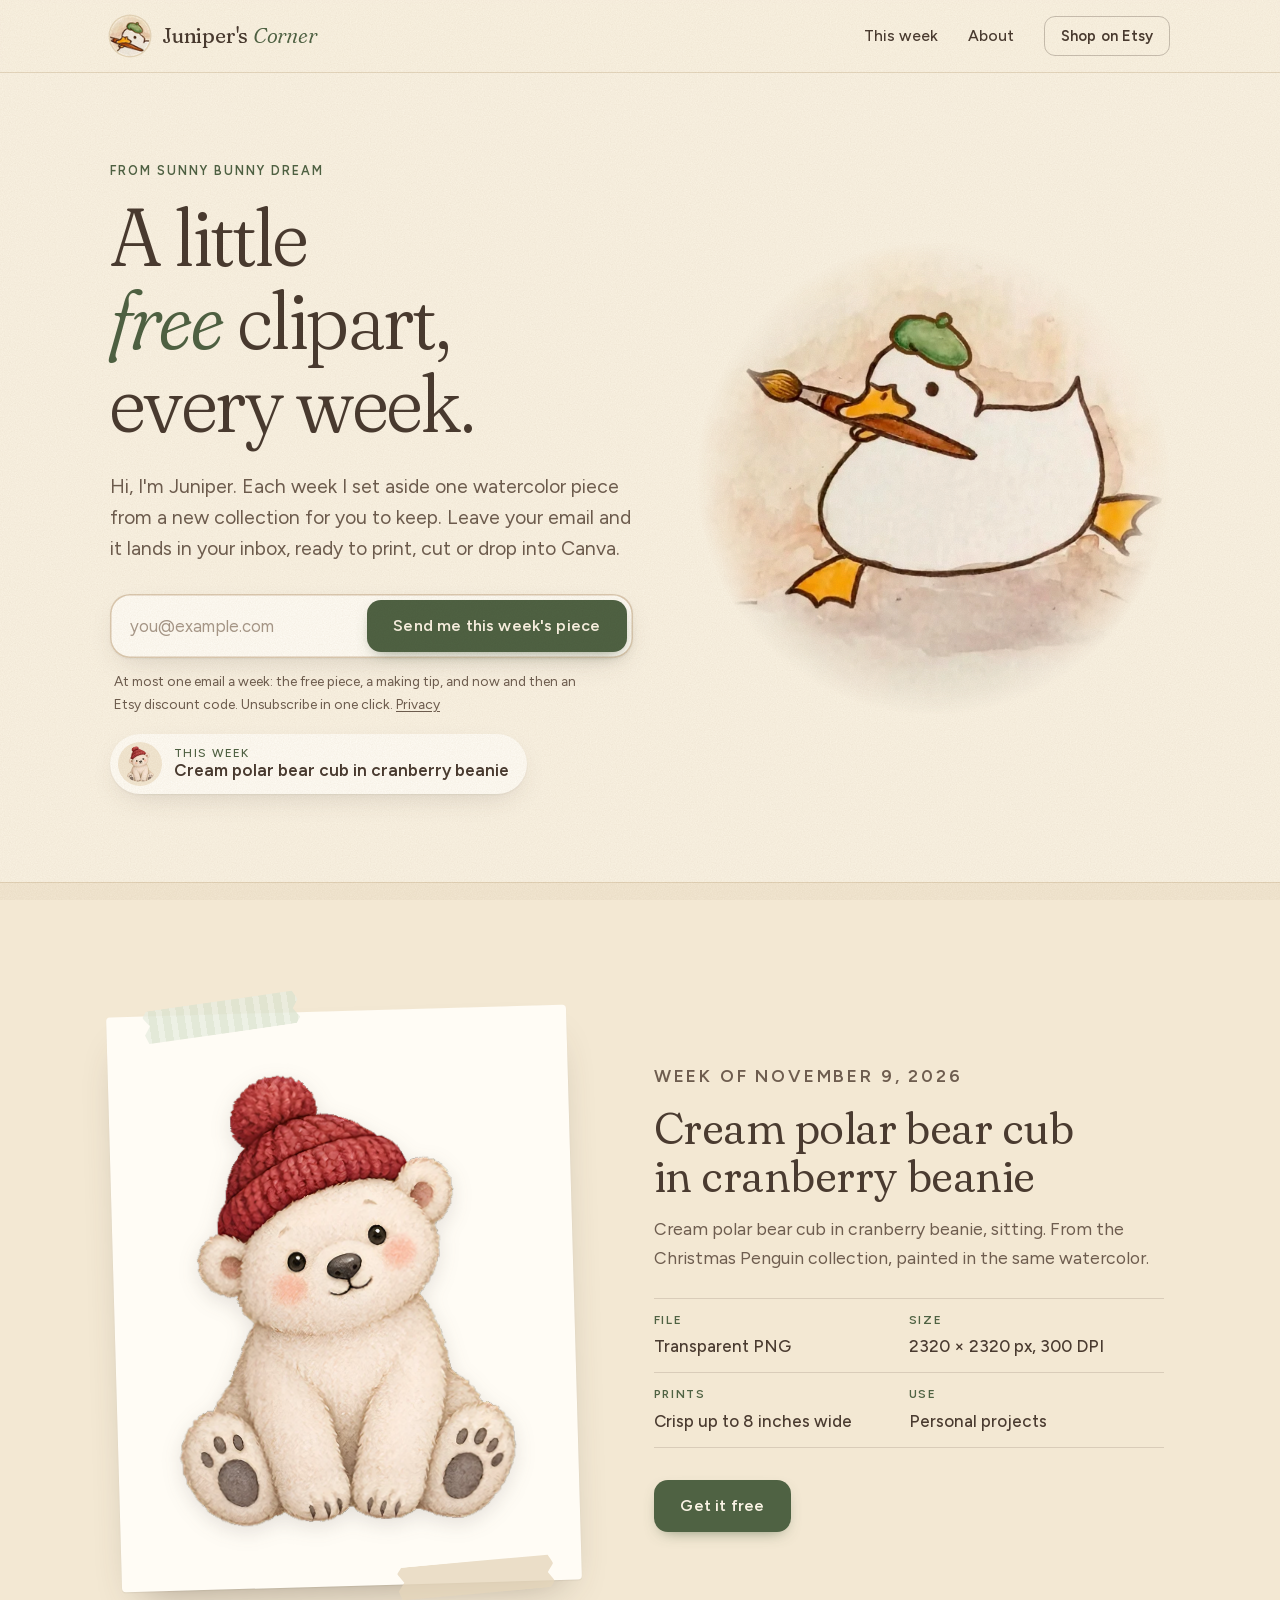
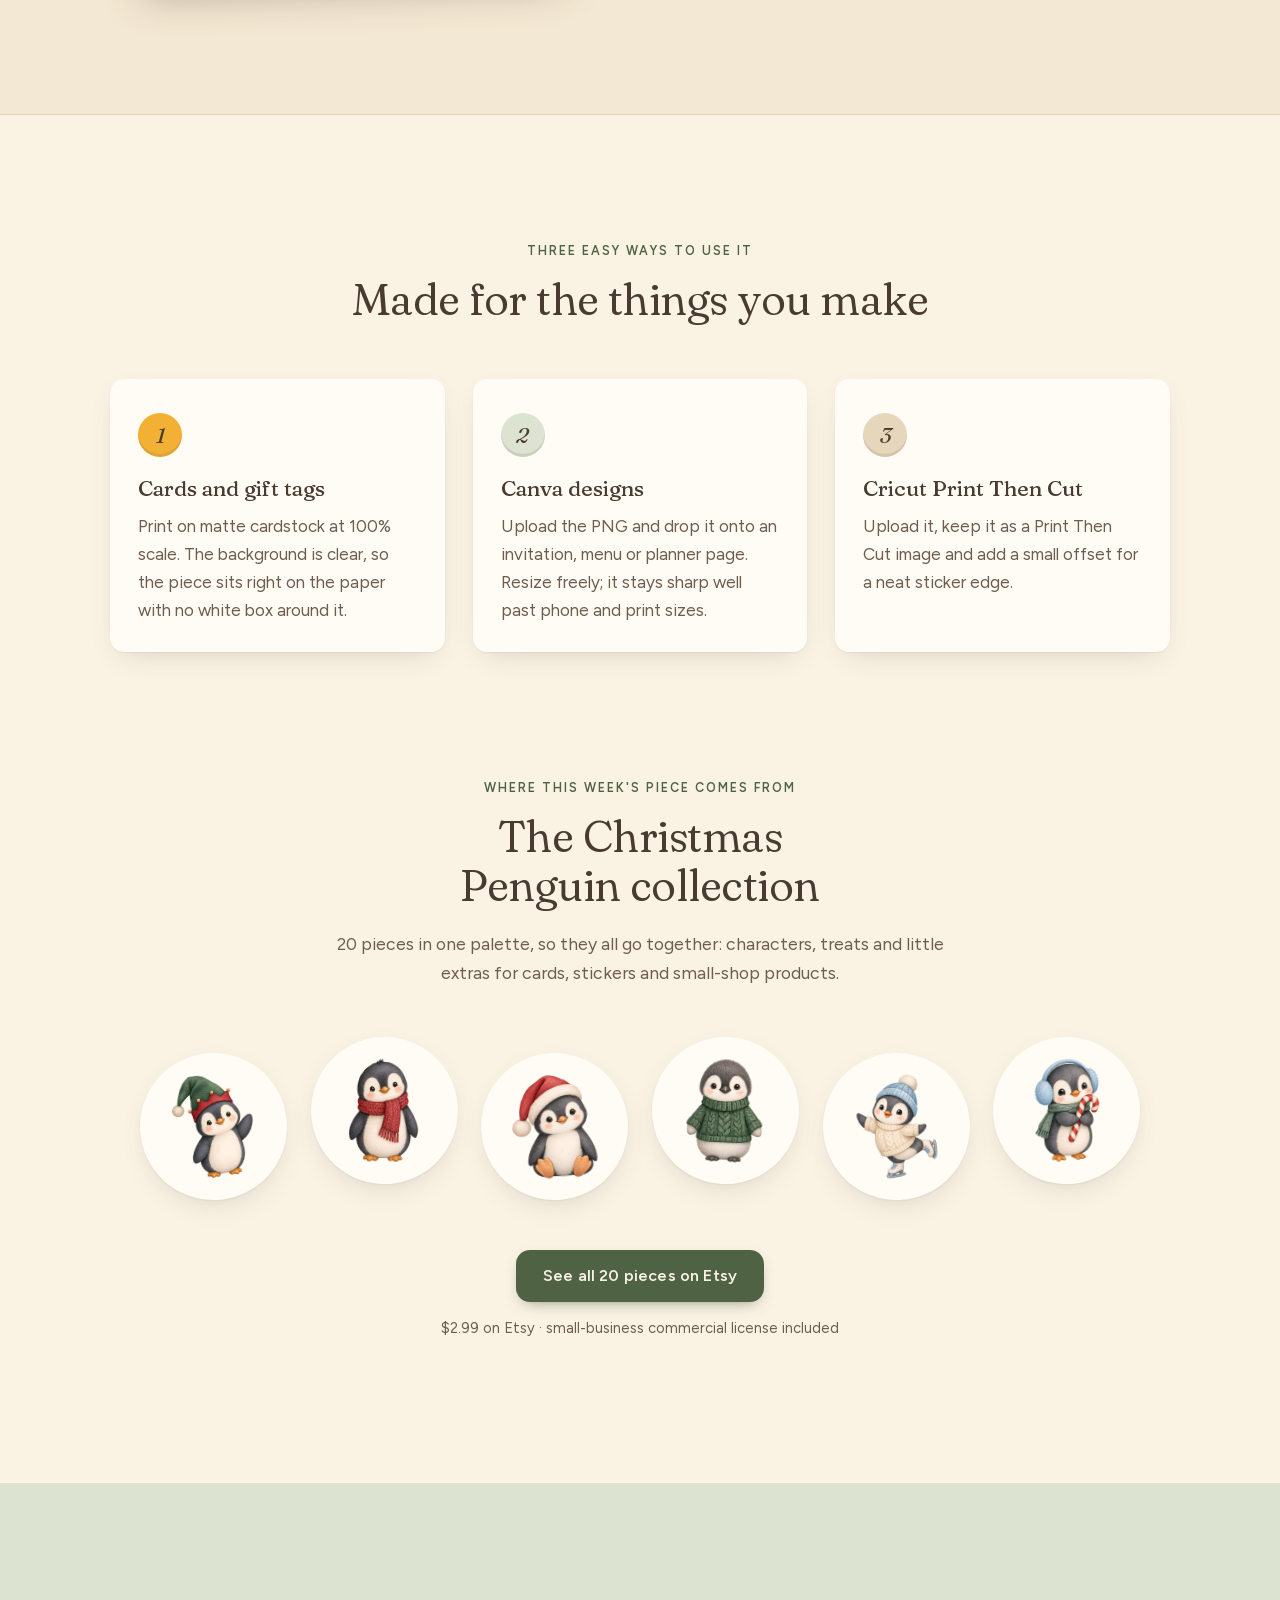
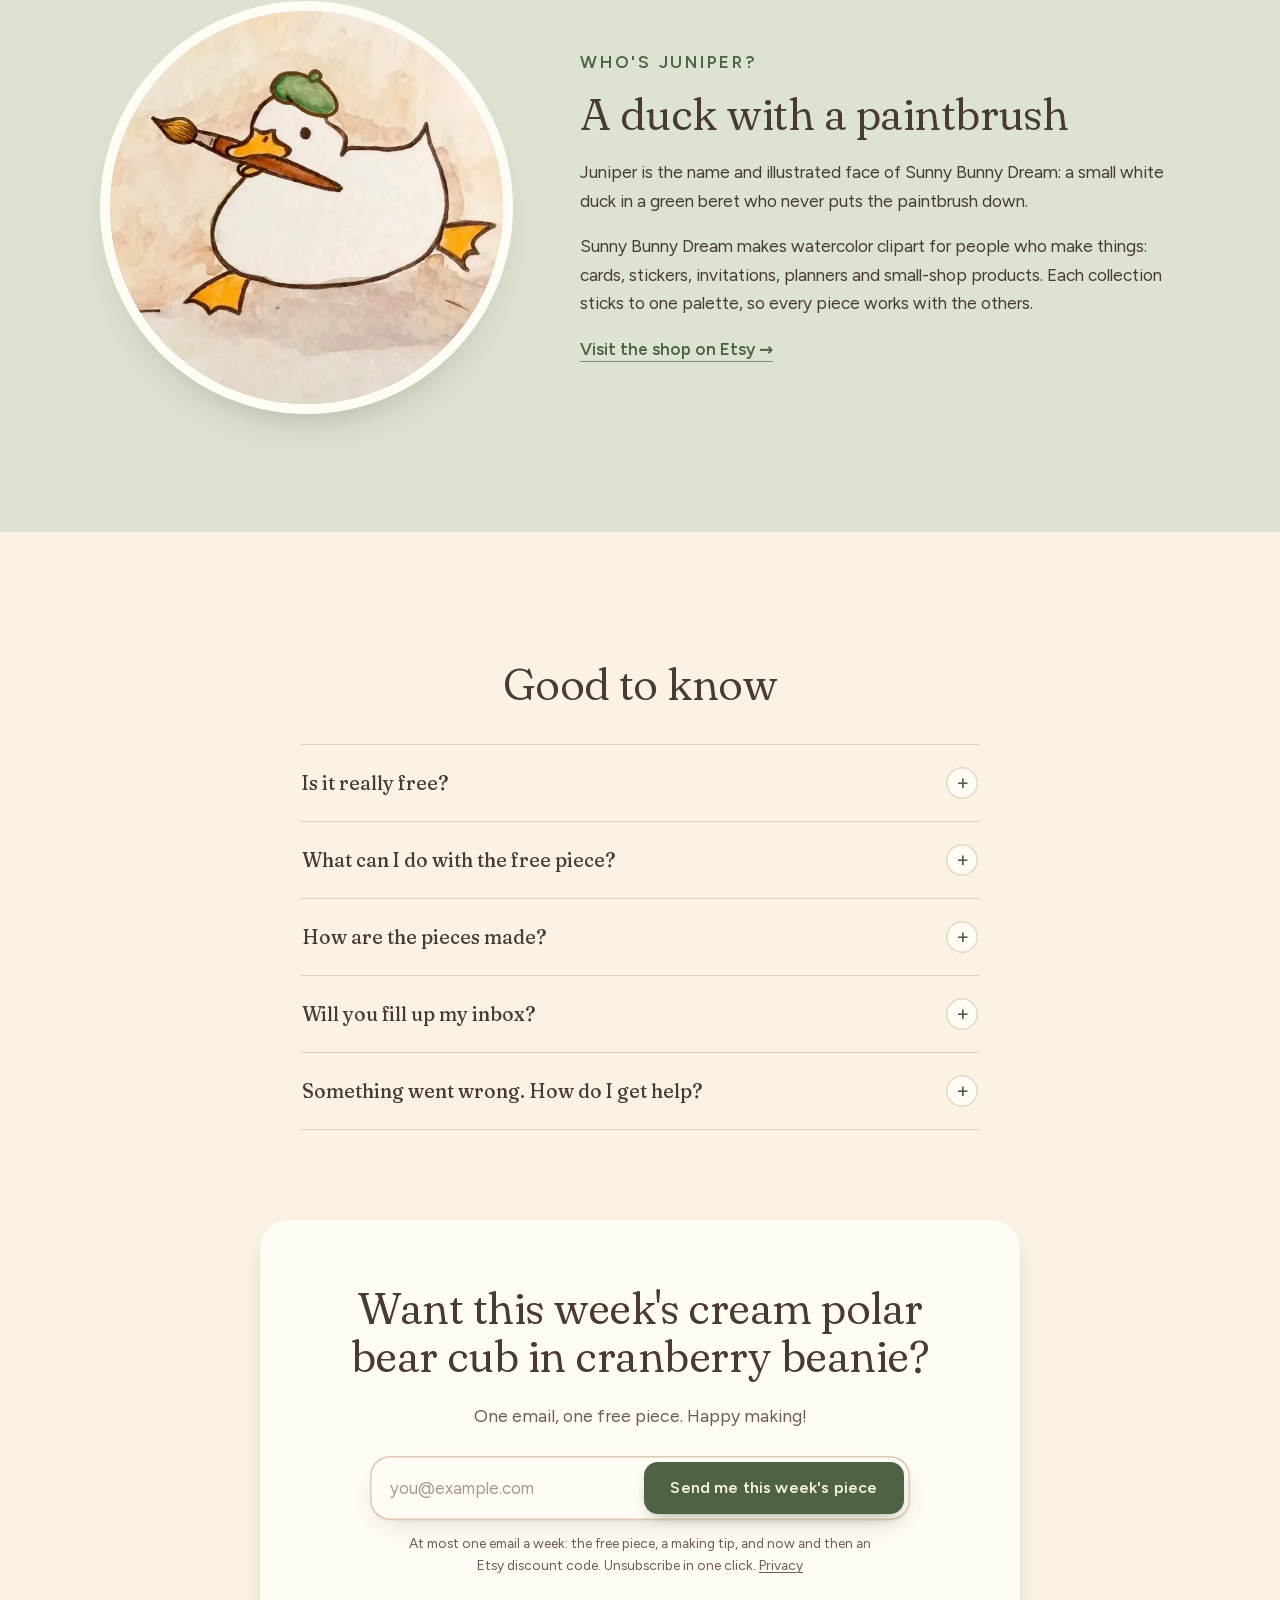
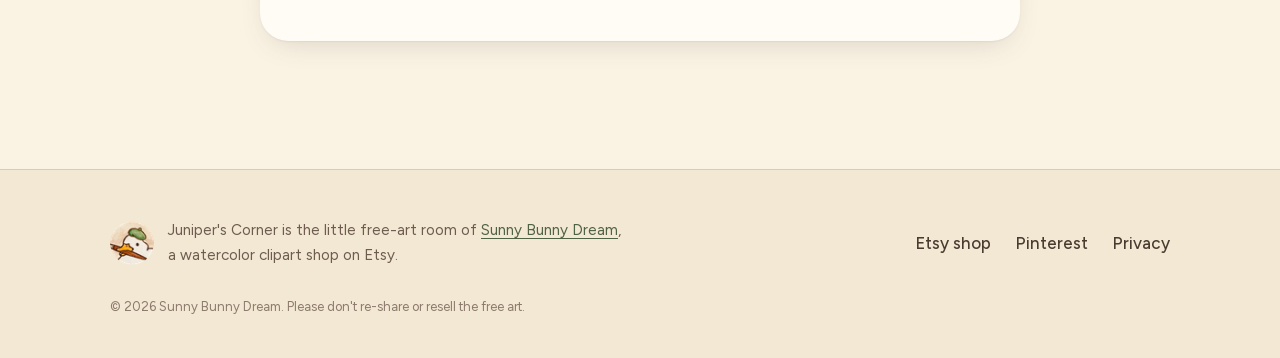
==== index.html @ 112c8a96 "week 2026-11-09: Cream polar bear cub in cranberry beanie" ====
<!doctype html>
<html lang="en">
<head>
<meta charset="utf-8">
<meta name="viewport" content="width=device-width, initial-scale=1">
<title>Juniper's Corner: free watercolor clipart every week</title>
<meta name="description" content="A free watercolor clipart piece every week from Juniper at Sunny Bunny Dream. Transparent PNG, ready for cards, Canva and Cricut.">
<link rel="canonical" href="https://juniper.casa/">
<meta name="p:domain_verify" content="302c201fb4c199a08ebce0bded0aaf41"/>
<meta name="theme-color" content="#FAF3E4">
<meta name="color-scheme" content="light">
<meta property="og:type" content="website">
<meta property="og:site_name" content="Juniper's Corner">
<meta property="og:title" content="Juniper's Corner: free watercolor clipart every week">
<meta property="og:description" content="A free watercolor clipart piece every week from Juniper at Sunny Bunny Dream. Transparent PNG, ready for cards, Canva and Cricut.">
<meta property="og:url" content="https://juniper.casa/">
<meta property="og:image" content="https://juniper.casa/assets/img/og.jpg">
<meta property="og:image:width" content="1200">
<meta property="og:image:height" content="630">
<meta property="og:image:alt" content="Juniper the duck in a green beret, holding a paintbrush, next to this week's free piece: cream polar bear cub in cranberry beanie">
<meta name="twitter:card" content="summary_large_image">
<link rel="icon" href="/favicon.ico" sizes="48x48">
<link rel="icon" href="/assets/img/icon-192.png" type="image/png" sizes="192x192">
<link rel="apple-touch-icon" href="/assets/img/apple-touch-icon.png">
<link rel="preload" href="/assets/fonts/fraunces.woff2" as="font" type="font/woff2" crossorigin>
<link rel="preload" href="/assets/fonts/figtree.woff2" as="font" type="font/woff2" crossorigin>
<link rel="stylesheet" href="/assets/site.css?v=20261108">
</head>
<body class="home">
<a class="skip" href="#main">Skip to content</a>
<header class="masthead">
  <div class="wrap masthead__inner">
    <a class="brand" href="/" aria-label="Juniper's Corner, home">
      <img class="brand__mark" src="/assets/img/icon-48.png" width="40" height="40" alt="">
      <span class="brand__name">Juniper's <em>Corner</em></span>
    </a>
    <nav class="masthead__nav" aria-label="Main">
      <a href="/#this-week">This week</a>
      <a href="/#about">About</a>
      <a class="btn btn--ghost btn--small" href="https://sunnybunnydream.etsy.com" data-track="etsy-header">Shop on Etsy</a>
    </nav>
  </div>
</header>

<main id="main">

<section class="hero">
  <div class="wrap hero__inner">
    <div class="hero__text">
      <p class="eyebrow">From Sunny Bunny Dream</p>
      <h1 class="hero__title">A little <em>free</em>&nbsp;clipart, every&nbsp;week.</h1>
      <p class="lead">Hi, I'm Juniper. Each week I set aside one watercolor piece from a new collection for you to
        keep. Leave your email and it lands in your inbox, ready to print, cut or drop into&nbsp;Canva.</p>
      <form class="signup" id="signup-top"
      action="https://app.kit.com/forms/10126033/subscriptions"
      method="post" data-kit="10126033" novalidate>
  <label class="visually-hidden" for="signup-top-email">Your email address</label>
  <div class="signup__row">
    <input class="signup__input" id="signup-top-email" name="email_address" type="email" autocomplete="email"
           inputmode="email" placeholder="you@example.com" required >
    <button class="btn btn--primary signup__btn" type="submit" >
Send me this week&#39;s piece    </button>
  </div>
  <p class="signup__fine">At most one email a week: the free piece, a making tip, and now and then an Etsy
    discount code. Unsubscribe in one click. <a href="/privacy/">Privacy</a></p>
  <p class="signup__status" role="status" aria-live="polite"></p>
</form>

      <a class="hero__week" href="#this-week">
        <img src="/assets/img/week/cream-polar-bear-cub-in-cranberry-beanie-thumb.webp" width="56" height="56" alt="">
        <span><small>This week</small>Cream polar bear cub in cranberry beanie</span>
      </a>
    </div>
    <figure class="hero__art">
      <img src="/assets/img/juniper-1100.webp" srcset="/assets/img/juniper-640.webp 640w, /assets/img/juniper-1100.webp 1100w"
           sizes="(min-width: 900px) 46vw, 80vw" width="1100" height="1100" fetchpriority="high"
           alt="Juniper, a round white duck in a green beret, holding a paintbrush in her beak and striding across a watercolor wash">
    </figure>
  </div>
</section>

<section class="week" id="this-week" aria-labelledby="week-title">
  <div class="wrap week__inner">
    <div class="week__card">
      <div class="paper">
        <img src="/assets/img/week/cream-polar-bear-cub-in-cranberry-beanie.webp" width="675" height="900" loading="lazy"
             alt="Cream polar bear cub in cranberry beanie: Cream polar bear cub in cranberry beanie, sitting. From the Christmas Penguin collection, painted in the same watercolor.">
      </div>
    </div>
    <div class="week__text">
      <p class="eyebrow">Week of November 9, 2026</p>
      <h2 id="week-title" class="h2">Cream polar bear cub in cranberry beanie</h2>
      <p>Cream polar bear cub in cranberry beanie, sitting. From the Christmas Penguin collection, painted in the same watercolor.</p>
      <dl class="specs">
        <div><dt>File</dt><dd>Transparent PNG</dd></div>
        <div><dt>Size</dt><dd>2320 &times; 2320 px, 300&nbsp;DPI</dd></div>
        <div><dt>Prints</dt><dd>Crisp up to 8 inches wide</dd></div>
        <div><dt>Use</dt><dd>Personal projects</dd></div>
      </dl>
      <a class="btn btn--primary" href="#signup-top" data-focus="signup-top-email">Get it free</a>
    </div>
  </div>
</section>

<section class="ways" aria-labelledby="ways-title">
  <div class="wrap">
    <div class="section-head">
      <p class="eyebrow">Three easy ways to use it</p>
      <h2 id="ways-title" class="h2">Made for the things you make</h2>
    </div>
    <ol class="ways__list">
      <li class="way">
        <span class="way__num" aria-hidden="true">1</span>
        <h3 class="h3">Cards and gift tags</h3>
        <p>Print on matte cardstock at 100% scale. The background is clear, so the piece sits right on the paper
          with no white box around it.</p>
      </li>
      <li class="way">
        <span class="way__num" aria-hidden="true">2</span>
        <h3 class="h3">Canva designs</h3>
        <p>Upload the PNG and drop it onto an invitation, menu or planner page. Resize freely; it stays sharp
          well past phone and print sizes.</p>
      </li>
      <li class="way">
        <span class="way__num" aria-hidden="true">3</span>
        <h3 class="h3">Cricut Print Then Cut</h3>
        <p>Upload it, keep it as a Print Then Cut image and add a small offset for a neat sticker edge.</p>
      </li>
    </ol>
  </div>
</section>

<section class="pack" aria-labelledby="pack-title">
  <div class="wrap">
    <div class="section-head">
      <p class="eyebrow">Where this week's piece comes from</p>
      <h2 id="pack-title" class="h2">The Christmas Penguin collection</h2>
      <p class="section-head__lead">20 pieces in one palette, so they all go together: characters,
        treats and little extras for cards, stickers and small-shop products.</p>
    </div>
    <ul class="pack__grid">
      <li class="pack__piece"><img src="/assets/img/week/pack-1.webp" width="327" height="420"
          loading="lazy" alt="Standing christmas penguin in cranberry knit scarf"></li>
      <li class="pack__piece"><img src="/assets/img/week/pack-2.webp" width="285" height="420"
          loading="lazy" alt="Christmas penguin in pine green elf hat, waving flipper"></li>
      <li class="pack__piece"><img src="/assets/img/week/pack-3.webp" width="344" height="420"
          loading="lazy" alt="Christmas penguin in cranberry Santa hat, sitting"></li>
      <li class="pack__piece"><img src="/assets/img/week/pack-4.webp" width="310" height="420"
          loading="lazy" alt="Baby christmas penguin chick in pine green knit sweater"></li>
      <li class="pack__piece"><img src="/assets/img/week/pack-5.webp" width="324" height="420"
          loading="lazy" alt="Christmas penguin skating in cream cable-knit sweater, arms out"></li>
      <li class="pack__piece"><img src="/assets/img/week/pack-6.webp" width="264" height="420"
          loading="lazy" alt="Christmas penguin in icy blue earmuffs holding candy cane"></li>
    </ul>
    <div class="pack__cta">
      <a class="btn btn--primary" href="https://www.etsy.com/listing/4596406602" data-track="etsy-pack">See all 20 pieces on Etsy</a>
      <p class="pack__note">$2.99 on Etsy &middot; small-business commercial license included</p>
    </div>
  </div>
</section>

<section class="about" id="about" aria-labelledby="about-title">
  <div class="wrap about__inner">
    <img class="about__art" src="/assets/img/juniper-640.webp" width="640" height="640" loading="lazy" alt="">
    <div class="about__text">
      <p class="eyebrow">Who's Juniper?</p>
      <h2 id="about-title" class="h2">A duck with a paintbrush</h2>
      <p>Juniper is the name and illustrated face of Sunny&nbsp;Bunny&nbsp;Dream: a small white duck in a green beret
        who never puts the paintbrush down.</p>
      <p>Sunny Bunny Dream makes watercolor clipart for people who make things: cards, stickers, invitations,
        planners and small-shop products. Each collection sticks to one palette, so every piece works with the
        others.</p>
      <a class="link-arrow" href="https://sunnybunnydream.etsy.com" data-track="etsy-about">Visit the shop on Etsy</a>
    </div>
  </div>
</section>

<section class="faq" aria-labelledby="faq-title">
  <div class="wrap wrap--narrow">
    <h2 id="faq-title" class="h2 faq__title">Good to know</h2>
    <details>
      <summary>Is it really free?</summary>
      <p>Yes. Leave your email, tap the confirm button in the first message, and the download link follows. No
        payment and no account.</p>
    </details>
    <details>
      <summary>What can I do with the free piece?</summary>
      <p>Anything for yourself or to give away: cards, gifts, planners, crafts, home decor. If you'd like to sell
        things you make with it, the full collection on Etsy comes with a small-business license.</p>
    </details>
    <details>
      <summary>How are the pieces made?</summary>
      <p>Each collection starts with digital and AI-assisted tools. Then the pieces are hand-selected, cleaned up
        and finished, and every one is checked at full size and as a thumbnail before it goes out.</p>
    </details>
    <details>
      <summary>Will you fill up my inbox?</summary>
      <p>No. At most one email a week, each with a one-click unsubscribe. Your email is never sold or shared.
        <a href="/privacy/">Privacy details</a>.</p>
    </details>
    <details>
      <summary>Something went wrong. How do I get help?</summary>
      <p>Send a message through the <a href="https://sunnybunnydream.etsy.com">Sunny Bunny Dream shop on Etsy</a> and I'll sort
        it out quickly.</p>
    </details>
  </div>
</section>

<section class="closing" aria-labelledby="closing-title">
  <div class="wrap wrap--narrow closing__inner">
    <h2 id="closing-title" class="h2">Want this week's cream polar bear cub in cranberry beanie?</h2>
    <p>One email, one free piece. Happy making!</p>
    <form class="signup" id="signup-bottom"
      action="https://app.kit.com/forms/10126033/subscriptions"
      method="post" data-kit="10126033" novalidate>
  <label class="visually-hidden" for="signup-bottom-email">Your email address</label>
  <div class="signup__row">
    <input class="signup__input" id="signup-bottom-email" name="email_address" type="email" autocomplete="email"
           inputmode="email" placeholder="you@example.com" required >
    <button class="btn btn--primary signup__btn" type="submit" >
Send me this week&#39;s piece    </button>
  </div>
  <p class="signup__fine">At most one email a week: the free piece, a making tip, and now and then an Etsy
    discount code. Unsubscribe in one click. <a href="/privacy/">Privacy</a></p>
  <p class="signup__status" role="status" aria-live="polite"></p>
</form>

  </div>
</section>
</main>

<footer class="footer">
  <div class="wrap footer__inner">
    <div class="footer__brand">
      <img src="/assets/img/icon-48.png" width="44" height="44" alt="" loading="lazy">
      <p>Juniper's Corner is the little free-art room of <a href="https://sunnybunnydream.etsy.com" data-track="etsy-footer">Sunny&nbsp;Bunny&nbsp;Dream</a>, a watercolor clipart shop on Etsy.</p>
    </div>
    <nav class="footer__links" aria-label="Footer">
      <a href="https://sunnybunnydream.etsy.com" data-track="etsy-footer">Etsy shop</a>
      <a href="https://www.pinterest.com/sunnybunnydream/" rel="me">Pinterest</a>
      <a href="/privacy/">Privacy</a>
    </nav>
    <p class="footer__fine">&copy; 2026 Sunny Bunny Dream. Please don't re-share or resell the free art.</p>
  </div>
</footer>
<script data-goatcounter="https://juniper-casa.goatcounter.com/count" async src="https://gc.zgo.at/count.js"></script><script src="/assets/site.js?v=20261108" defer></script>
</body>
</html>
---- assets/site.css ----
/* Juniper's Corner. Palette = config/persona.json look.palette; type = Fraunces + Figtree (self-hosted).
   Plan: docs/research/2026-10-31-juniper-casa.md */

@font-face { font-family: "Fraunces"; src: url("/assets/fonts/fraunces.woff2") format("woff2");
  font-weight: 300 600; font-style: normal; font-display: swap; }
@font-face { font-family: "Fraunces"; src: url("/assets/fonts/fraunces-italic.woff2") format("woff2");
  font-weight: 300 600; font-style: italic; font-display: swap; }
@font-face { font-family: "Figtree"; src: url("/assets/fonts/figtree.woff2") format("woff2");
  font-weight: 400 700; font-style: normal; font-display: swap; }
@font-face { font-family: "Figtree"; src: url("/assets/fonts/figtree-italic.woff2") format("woff2");
  font-weight: 400 700; font-style: italic; font-display: swap; }

:root {
  --paper: #FAF3E4;
  --paper-deep: #F3E8D3;
  --card: #FFFCF5;
  --kraft: #CDB594;
  --kraft-soft: #E6D7BC;
  --ink: #4A3B30;
  --ink-soft: #6E5D4F;
  --sage: #7A8F6B;
  --sage-deep: #4F6243;
  --sage-wash: #DCE3D0;
  --duck: #F2B134;
  --cranberry: #A3262F;
  --display: "Fraunces", "Iowan Old Style", Georgia, serif;
  --body: "Figtree", system-ui, -apple-system, "Segoe UI", sans-serif;
  --wrap: 1140px;
  --gutter: clamp(16px, 4vw, 40px);
  --space: clamp(64px, 10vw, 128px);
  --radius: 14px;
  --shadow: 0 1px 2px rgba(74, 59, 48, .06), 0 10px 30px -12px rgba(74, 59, 48, .22);
}

*, *::before, *::after { box-sizing: border-box; }
html { -webkit-text-size-adjust: 100%; scroll-behavior: smooth; scroll-padding-top: 88px; }
body {
  margin: 0; background: var(--paper); color: var(--ink);
  font: 400 1.0625rem/1.65 var(--body); font-kerning: normal;
  -webkit-font-smoothing: antialiased; text-rendering: optimizeLegibility;
  overflow-x: hidden;
}
/* Paper grain: a fixed SVG noise layer, multiplied so it only darkens the cream a touch. */
body::before {
  content: ""; position: fixed; inset: 0; pointer-events: none; z-index: 100; opacity: .32; mix-blend-mode: multiply;
  background-image: url("data:image/svg+xml,%3Csvg xmlns='http://www.w3.org/2000/svg' width='240' height='240'%3E%3Cfilter id='n'%3E%3CfeTurbulence type='fractalNoise' baseFrequency='.85' numOctaves='3' stitchTiles='stitch'/%3E%3CfeColorMatrix values='0 0 0 0 .55 0 0 0 0 .45 0 0 0 0 .32 0 0 0 .55 0'/%3E%3C/filter%3E%3Crect width='100%25' height='100%25' filter='url(%23n)'/%3E%3C/svg%3E");
}
img { max-width: 100%; height: auto; display: block; }
a { color: var(--sage-deep); text-decoration-thickness: 1px; text-underline-offset: .18em; }
a:hover { color: var(--ink); }
:focus-visible { outline: 3px solid var(--duck); outline-offset: 3px; border-radius: 6px; }
p { margin: 0 0 1em; }
em { font-style: italic; }

.wrap { width: 100%; max-width: var(--wrap); margin: 0 auto; padding: 0 var(--gutter); }
.wrap--narrow { max-width: 760px; }
.visually-hidden { position: absolute !important; width: 1px; height: 1px; overflow: hidden; clip: rect(0 0 0 0); white-space: nowrap; }
.skip { position: absolute; left: 12px; top: -60px; z-index: 200; background: var(--ink); color: var(--paper); padding: 10px 16px; border-radius: 8px; }
.skip:focus { top: 12px; }

/* Type */
.h1, .h2, .h3, .hero__title { font-family: var(--display); font-weight: 350; color: var(--ink); margin: 0 0 .45em;
  font-variation-settings: "SOFT" 70; letter-spacing: -.012em; text-wrap: balance; }
.h1 { font-size: clamp(2.3rem, 5vw, 3.4rem); line-height: 1.08; }
.h2 { font-size: clamp(1.9rem, 3.8vw, 2.75rem); line-height: 1.1; }
.h3 { font-size: 1.35rem; line-height: 1.25; font-weight: 450; letter-spacing: 0; }
.hero__title em, .brand__name em { font-style: italic; color: var(--sage-deep); font-weight: 330; }
.eyebrow { font: 600 .78rem/1.3 var(--body); letter-spacing: .16em; text-transform: uppercase; color: var(--sage-deep); margin: 0 0 1rem; }
.lead { font-size: clamp(1.1rem, 1.6vw, 1.22rem); line-height: 1.6; color: var(--ink-soft); max-width: 34em; }
.fine { font-size: .9rem; color: var(--ink-soft); margin-top: 1.1rem; }

/* Buttons */
.btn { display: inline-flex; align-items: center; justify-content: center; gap: .5em; min-height: 52px;
  padding: 0 1.6em; border-radius: var(--radius); border: 1.5px solid transparent; cursor: pointer;
  font: 600 1rem/1 var(--body); letter-spacing: .01em; text-decoration: none; white-space: nowrap;
  transition: transform .18s ease, background-color .18s ease, box-shadow .18s ease, color .18s ease; }
.btn--primary { background: var(--sage-deep); color: var(--paper); box-shadow: 0 6px 16px -8px rgba(79, 98, 67, .8); }
.btn--primary:hover { background: #435537; color: var(--paper); transform: translateY(-1px); }
.btn--primary:active { transform: translateY(0); }
.btn--ghost { background: transparent; color: var(--ink); border-color: rgba(74, 59, 48, .28); }
.btn--ghost:hover { border-color: var(--ink); color: var(--ink); }
.btn--small { min-height: 40px; padding: 0 1.05em; font-size: .92rem; border-radius: 11px; }
.btn[disabled] { opacity: .55; cursor: not-allowed; transform: none; box-shadow: none; }
.link-arrow { font-weight: 600; text-decoration: none; border-bottom: 1.5px solid var(--sage); padding-bottom: 2px; }
.link-arrow::after { content: " \2192"; transition: margin .18s ease; }
.link-arrow:hover::after { margin-left: 4px; }

/* Masthead */
.masthead { position: sticky; top: 0; z-index: 50; background: rgba(250, 243, 228, .86);
  -webkit-backdrop-filter: saturate(1.2) blur(10px); backdrop-filter: saturate(1.2) blur(10px);
  border-bottom: 1px solid rgba(205, 181, 148, .45); }
.masthead__inner { display: flex; align-items: center; justify-content: space-between; gap: 16px; min-height: 72px; }
.brand { display: inline-flex; align-items: center; gap: 12px; text-decoration: none; color: var(--ink); }
.brand__mark { width: 40px; height: 40px; border-radius: 50%; box-shadow: 0 0 0 1.5px var(--kraft-soft); }
.brand__name { font: 400 1.32rem/1 var(--display); font-variation-settings: "SOFT" 70; letter-spacing: -.01em; }
.masthead__nav { display: flex; align-items: center; gap: clamp(14px, 2.4vw, 30px); }
.masthead__nav a:not(.btn) { color: var(--ink); text-decoration: none; font-weight: 500; font-size: .98rem; }
.masthead__nav a:not(.btn):hover { color: var(--sage-deep); }
@media (max-width: 640px) { .masthead__nav a:not(.btn) { display: none; } .brand__name { font-size: 1.15rem; } }

/* Hero */
.hero { padding: clamp(36px, 7vw, 96px) 0 clamp(48px, 7vw, 88px); }
.hero__inner { display: grid; grid-template-columns: 1.05fr .95fr; align-items: center; gap: clamp(24px, 5vw, 72px); }
.hero__title { font-size: clamp(2.7rem, 6.6vw, 5.1rem); line-height: 1.02; font-weight: 320; margin-bottom: .32em; }
.hero__art { margin: 0; position: relative; }
.hero__art img { width: 100%; aspect-ratio: 1; object-fit: cover;
  -webkit-mask-image: radial-gradient(closest-side, #000 78%, transparent 100%);
          mask-image: radial-gradient(closest-side, #000 78%, transparent 100%); }
.hero__week { display: inline-flex; align-items: center; gap: 12px; margin-top: 18px; padding: 8px 18px 8px 8px;
  border-radius: 999px; background: var(--card); box-shadow: var(--shadow); text-decoration: none; color: var(--ink);
  transition: transform .18s ease; }
.hero__week:hover { transform: translateY(-2px); color: var(--ink); }
.hero__week img { width: 44px; height: 44px; border-radius: 50%; background: var(--paper-deep); object-fit: contain; padding: 4px; }
.hero__week span { display: flex; flex-direction: column; font-weight: 600; line-height: 1.25; }
.hero__week small { font-weight: 500; font-size: .74rem; letter-spacing: .12em; text-transform: uppercase; color: var(--sage-deep); }
@media (max-width: 899px) {
  .hero__inner { grid-template-columns: 1fr; }
  .hero__art { order: -1; max-width: 340px; margin: 0 auto -8px; }
}

/* Signup */
.signup { margin-top: 30px; max-width: 540px; }
.signup__row { display: flex; gap: 10px; padding: 6px; background: var(--card); border-radius: calc(var(--radius) + 6px);
  box-shadow: var(--shadow), inset 0 0 0 1.5px rgba(205, 181, 148, .7); }
.signup__input { flex: 1; min-width: 0; min-height: 52px; border: 0; background: transparent; padding: 0 14px;
  font: 400 1.05rem var(--body); color: var(--ink); border-radius: var(--radius); }
.signup__input::placeholder { color: #A8998A; }
.signup__input:focus { outline: none; }
.signup__row:focus-within { box-shadow: var(--shadow), inset 0 0 0 2px var(--sage-deep); }
.signup__fine { font-size: .86rem; color: var(--ink-soft); margin: 12px 4px 0; max-width: 34em; }
.signup__fine a { color: inherit; }
.signup__status { margin: 10px 4px 0; font-weight: 600; }
.signup__status:empty { display: none; }
.signup__status.is-ok { color: var(--sage-deep); }
.signup__status.is-err { color: var(--cranberry); }
.signup.is-done .signup__row { display: none; }
@media (max-width: 520px) {
  .signup__row { flex-direction: column; padding: 8px; }
  .signup__btn { width: 100%; }
}

/* Section scaffolding */
section { position: relative; }
.section-head { text-align: center; max-width: 640px; margin: 0 auto clamp(36px, 5vw, 56px); }
.section-head__lead { color: var(--ink-soft); font-size: 1.1rem; }

/* This week */
.week { padding: var(--space) 0; background: var(--paper-deep);
  border-top: 1px solid rgba(205, 181, 148, .45); border-bottom: 1px solid rgba(205, 181, 148, .45); }
.week__inner { display: grid; grid-template-columns: .95fr 1.05fr; gap: clamp(32px, 6vw, 88px); align-items: center; }
.week__card { display: flex; justify-content: center; }
.paper { position: relative; width: min(100%, 460px); aspect-ratio: 4 / 5; display: grid; place-items: center;
  padding: 13%; background: var(--card); border-radius: 4px; transform: rotate(-1.6deg);
  box-shadow: 0 1px 1px rgba(74, 59, 48, .08), 0 22px 44px -22px rgba(74, 59, 48, .45); }
.paper img { width: 100%; height: 100%; object-fit: contain; filter: drop-shadow(0 6px 10px rgba(74, 59, 48, .14)); }
/* Washi tape: two translucent strips with torn ends. */
.paper::before, .paper::after { content: ""; position: absolute; width: 34%; height: 34px; opacity: .78;
  clip-path: polygon(3% 0, 97% 4%, 100% 30%, 96% 55%, 100% 82%, 97% 100%, 2% 96%, 0 70%, 4% 45%, 0 18%); }
.paper::before { top: -14px; left: 8%; transform: rotate(-7deg); background: var(--sage-wash);
  background-image: repeating-linear-gradient(90deg, rgba(255, 255, 255, .35) 0 6px, transparent 6px 14px); }
.paper::after { bottom: -12px; right: 6%; transform: rotate(-4deg); background: var(--kraft-soft); }
.week__text .h2 { margin-bottom: .3em; }
.week__text > p { font-size: 1.1rem; color: var(--ink-soft); max-width: 32em; }
.specs { display: grid; grid-template-columns: repeat(2, minmax(0, 1fr)); gap: 0; margin: 26px 0 32px; max-width: 30em;
  border-top: 1px solid rgba(110, 93, 79, .2); }
.specs div { padding: 12px 0; border-bottom: 1px solid rgba(110, 93, 79, .2); }
.specs dt { font-size: .74rem; letter-spacing: .14em; text-transform: uppercase; color: var(--sage-deep); font-weight: 600; }
.specs dd { margin: 2px 0 0; font-weight: 500; }
@media (max-width: 820px) { .week__inner { grid-template-columns: 1fr; } .paper { width: min(86%, 400px); } }
.week--download { background: transparent; border: 0; padding-top: clamp(40px, 7vw, 96px); }

/* Ways */
.ways { padding: var(--space) 0; }
.ways__list { list-style: none; margin: 0; padding: 0; display: grid; grid-template-columns: repeat(3, minmax(0, 1fr)); gap: clamp(16px, 2.5vw, 28px); }
.way { position: relative; padding: 34px 28px 28px; background: var(--card); border-radius: var(--radius); box-shadow: var(--shadow); }
.way p { color: var(--ink-soft); margin: 0; }
.way__num { display: inline-grid; place-items: center; width: 44px; height: 44px; margin-bottom: 18px; border-radius: 50%;
  font: italic 400 1.35rem/1 var(--display); color: var(--ink); background: var(--duck);
  box-shadow: inset 0 -3px 0 rgba(74, 59, 48, .12); }
.way:nth-child(2) .way__num { background: var(--sage-wash); }
.way:nth-child(3) .way__num { background: var(--kraft-soft); }
@media (max-width: 820px) { .ways__list { grid-template-columns: 1fr; } }

/* Pack */
.pack { padding: 0 0 var(--space); }
.pack__grid { list-style: none; margin: 0 auto; padding: 0; display: grid; grid-template-columns: repeat(6, minmax(0, 1fr));
  gap: clamp(10px, 2vw, 24px); max-width: 1000px; }
.pack__piece { position: relative; aspect-ratio: 1 / 1; background: var(--card); border-radius: 50%;
  box-shadow: var(--shadow); transition: transform .25s ease; }
.pack__piece:nth-child(odd) { transform: translateY(10px) rotate(-3deg); }
.pack__piece:nth-child(even) { transform: translateY(-6px) rotate(2.5deg); }
.pack__piece:hover { transform: translateY(-10px) rotate(0); }
/* Absolute so a tall piece can't stretch its circle into an oval. */
.pack__piece img { position: absolute; inset: 15%; width: 70%; height: 70%; object-fit: contain; }
.pack__cta { text-align: center; margin-top: clamp(40px, 5vw, 60px); }
.pack__note { margin-top: 14px; font-size: .92rem; color: var(--ink-soft); }
@media (max-width: 820px) { .pack__grid { grid-template-columns: repeat(3, minmax(0, 1fr)); row-gap: 22px; } }

/* About */
.about { padding: var(--space) 0; background: var(--sage-wash); }
.about__inner { display: grid; grid-template-columns: minmax(0, .8fr) minmax(0, 1.2fr); gap: clamp(28px, 6vw, 80px); align-items: center; }
.about__art { width: 100%; max-width: 420px; justify-self: center; border-radius: 50%; aspect-ratio: 1; object-fit: cover;
  box-shadow: 0 0 0 10px var(--card), 0 24px 48px -24px rgba(74, 59, 48, .5); }
.about__text p { font-size: 1.08rem; max-width: 34em; }
.about__text .eyebrow { color: var(--sage-deep); }
@media (max-width: 820px) { .about__inner { grid-template-columns: 1fr; } .about__art { max-width: 260px; } }

/* FAQ */
.faq { padding: var(--space) 0 calc(var(--space) * .7); }
.faq__title { text-align: center; margin-bottom: 36px; }
.faq details { border-bottom: 1px solid rgba(110, 93, 79, .22); }
.faq details:first-of-type { border-top: 1px solid rgba(110, 93, 79, .22); }
.faq summary { display: flex; justify-content: space-between; align-items: center; gap: 20px; cursor: pointer; list-style: none;
  padding: 22px 2px; font: 450 1.22rem/1.35 var(--display); font-variation-settings: "SOFT" 70; }
.faq summary::-webkit-details-marker { display: none; }
.faq summary::after { content: "+"; flex: none; display: grid; place-items: center; width: 32px; height: 32px; border-radius: 50%;
  font: 400 1.3rem/1 var(--body); color: var(--sage-deep); background: var(--card); box-shadow: inset 0 0 0 1.5px var(--kraft-soft);
  transition: transform .22s ease; }
.faq details[open] summary::after { transform: rotate(45deg); }
.faq details p { margin: -4px 2px 24px; color: var(--ink-soft); max-width: 40em; }

/* Closing */
.closing { padding: 0 0 var(--space); }
.closing__inner { text-align: center; background: var(--card); border-radius: 28px; padding: clamp(40px, 6vw, 64px) clamp(20px, 5vw, 56px);
  box-shadow: var(--shadow); }
.closing__inner > p { color: var(--ink-soft); font-size: 1.1rem; }
.closing .signup { margin: 26px auto 0; }
.closing .signup__fine { margin-left: auto; margin-right: auto; }

/* Note pages (thanks, 404) and prose (privacy) */
.note-page { padding: clamp(48px, 9vw, 120px) 0; }
.note-page__inner { text-align: center; display: flex; flex-direction: column; align-items: center; }
.note-page__art { width: 200px; height: 200px; border-radius: 50%; object-fit: cover; margin-bottom: 28px;
  box-shadow: 0 0 0 8px var(--card), var(--shadow); }
.note-page .lead { margin-left: auto; margin-right: auto; }
.prose { padding: clamp(40px, 7vw, 96px) 0 var(--space); }
.prose .h3 { margin-top: 2em; }
.prose ul { padding-left: 1.2em; }
.prose li { margin-bottom: .5em; }

/* Footer */
.footer { padding: 48px 0 40px; border-top: 1px solid rgba(205, 181, 148, .55); background: var(--paper-deep); }
.footer__inner { display: grid; grid-template-columns: 1fr auto; gap: 18px 40px; align-items: center; }
.footer__brand { display: flex; gap: 14px; align-items: center; max-width: 520px; }
.footer__brand img { border-radius: 50%; flex: none; }
.footer__brand p { margin: 0; color: var(--ink-soft); font-size: .95rem; }
.footer__links { display: flex; gap: 24px; }
.footer__links a { color: var(--ink); font-weight: 500; text-decoration: none; }
.footer__links a:hover { color: var(--sage-deep); }
.footer__fine { grid-column: 1 / -1; margin: 10px 0 0; font-size: .82rem; color: #8C7B6C; }
@media (max-width: 720px) { .footer__inner { grid-template-columns: 1fr; } }

/* Entrance: content rises gently once, only when the reader allows motion. */
@media (prefers-reduced-motion: no-preference) {
  .js .reveal { opacity: 0; transform: translateY(18px); transition: opacity .7s ease, transform .7s cubic-bezier(.2, .7, .2, 1); }
  .js .reveal.is-in { opacity: 1; transform: none; }
}
@media (prefers-reduced-motion: reduce) { html { scroll-behavior: auto; } *, *::before, *::after { transition: none !important; } }
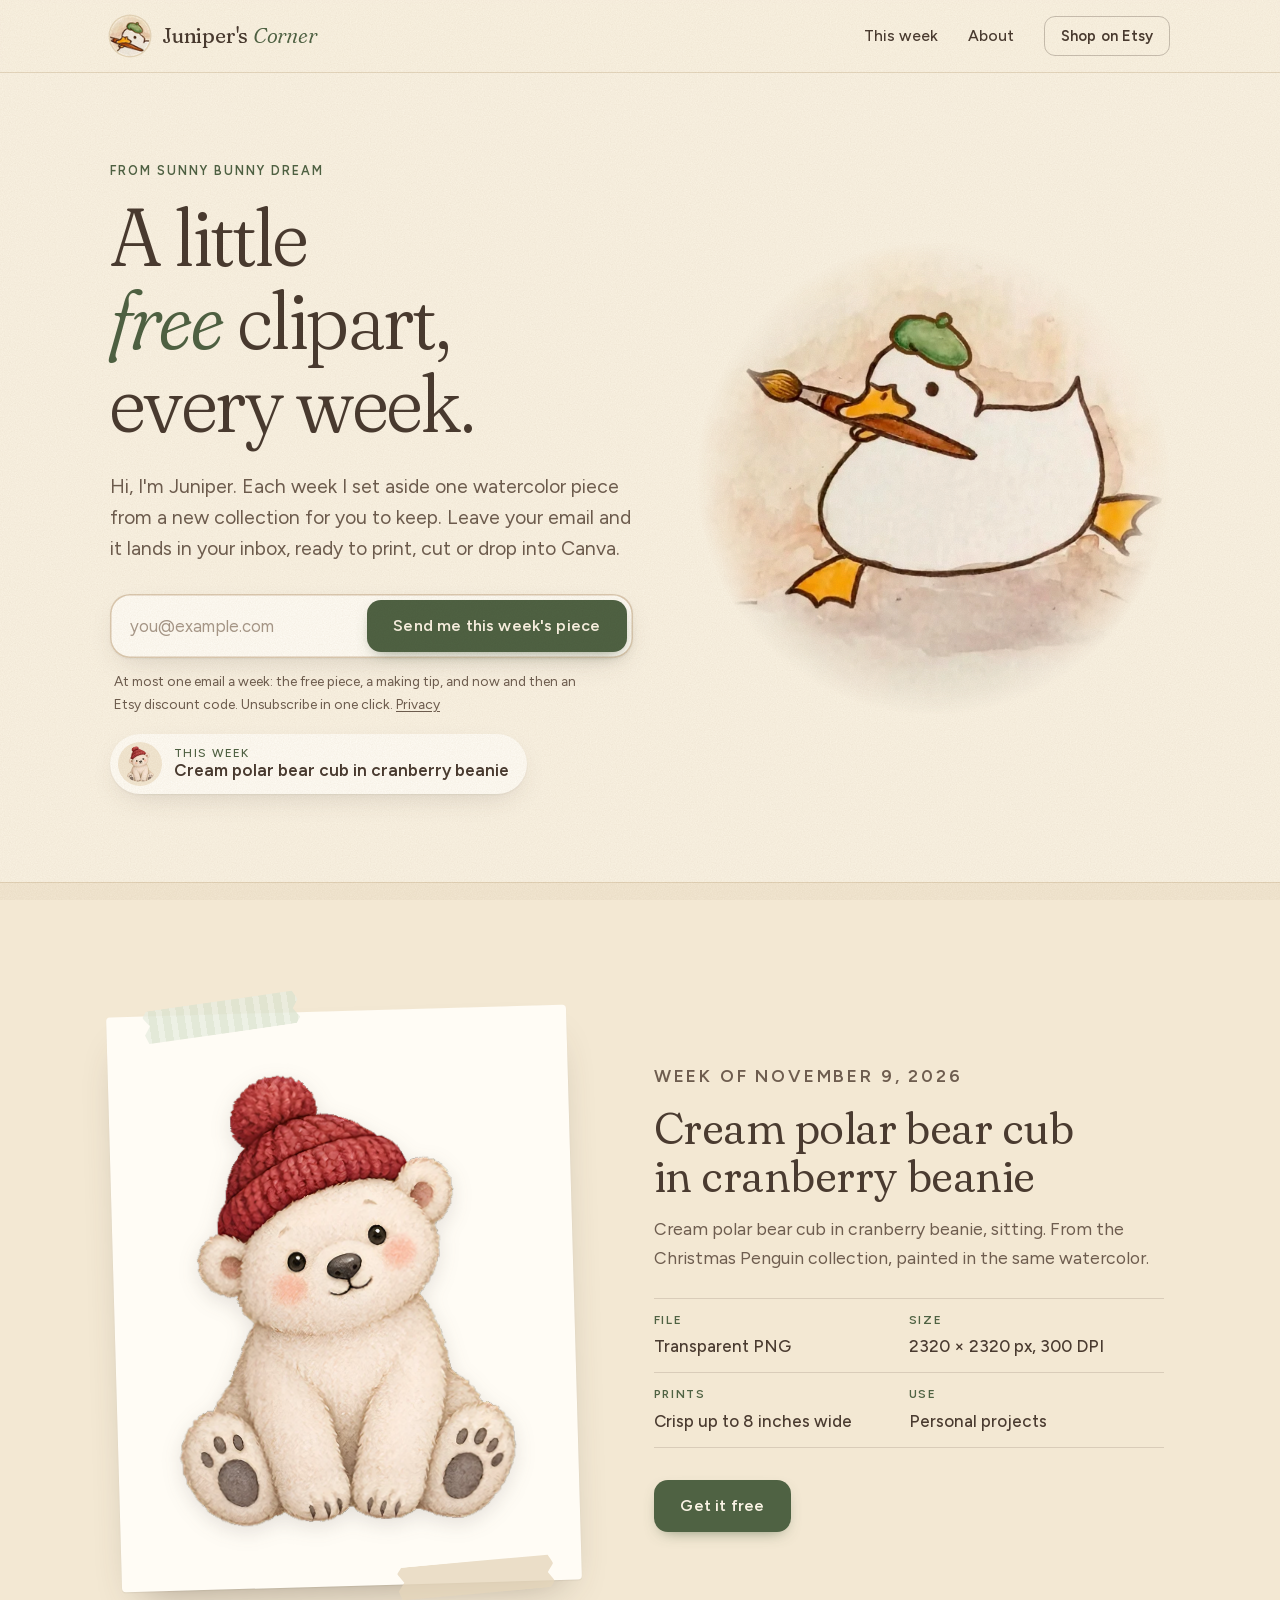
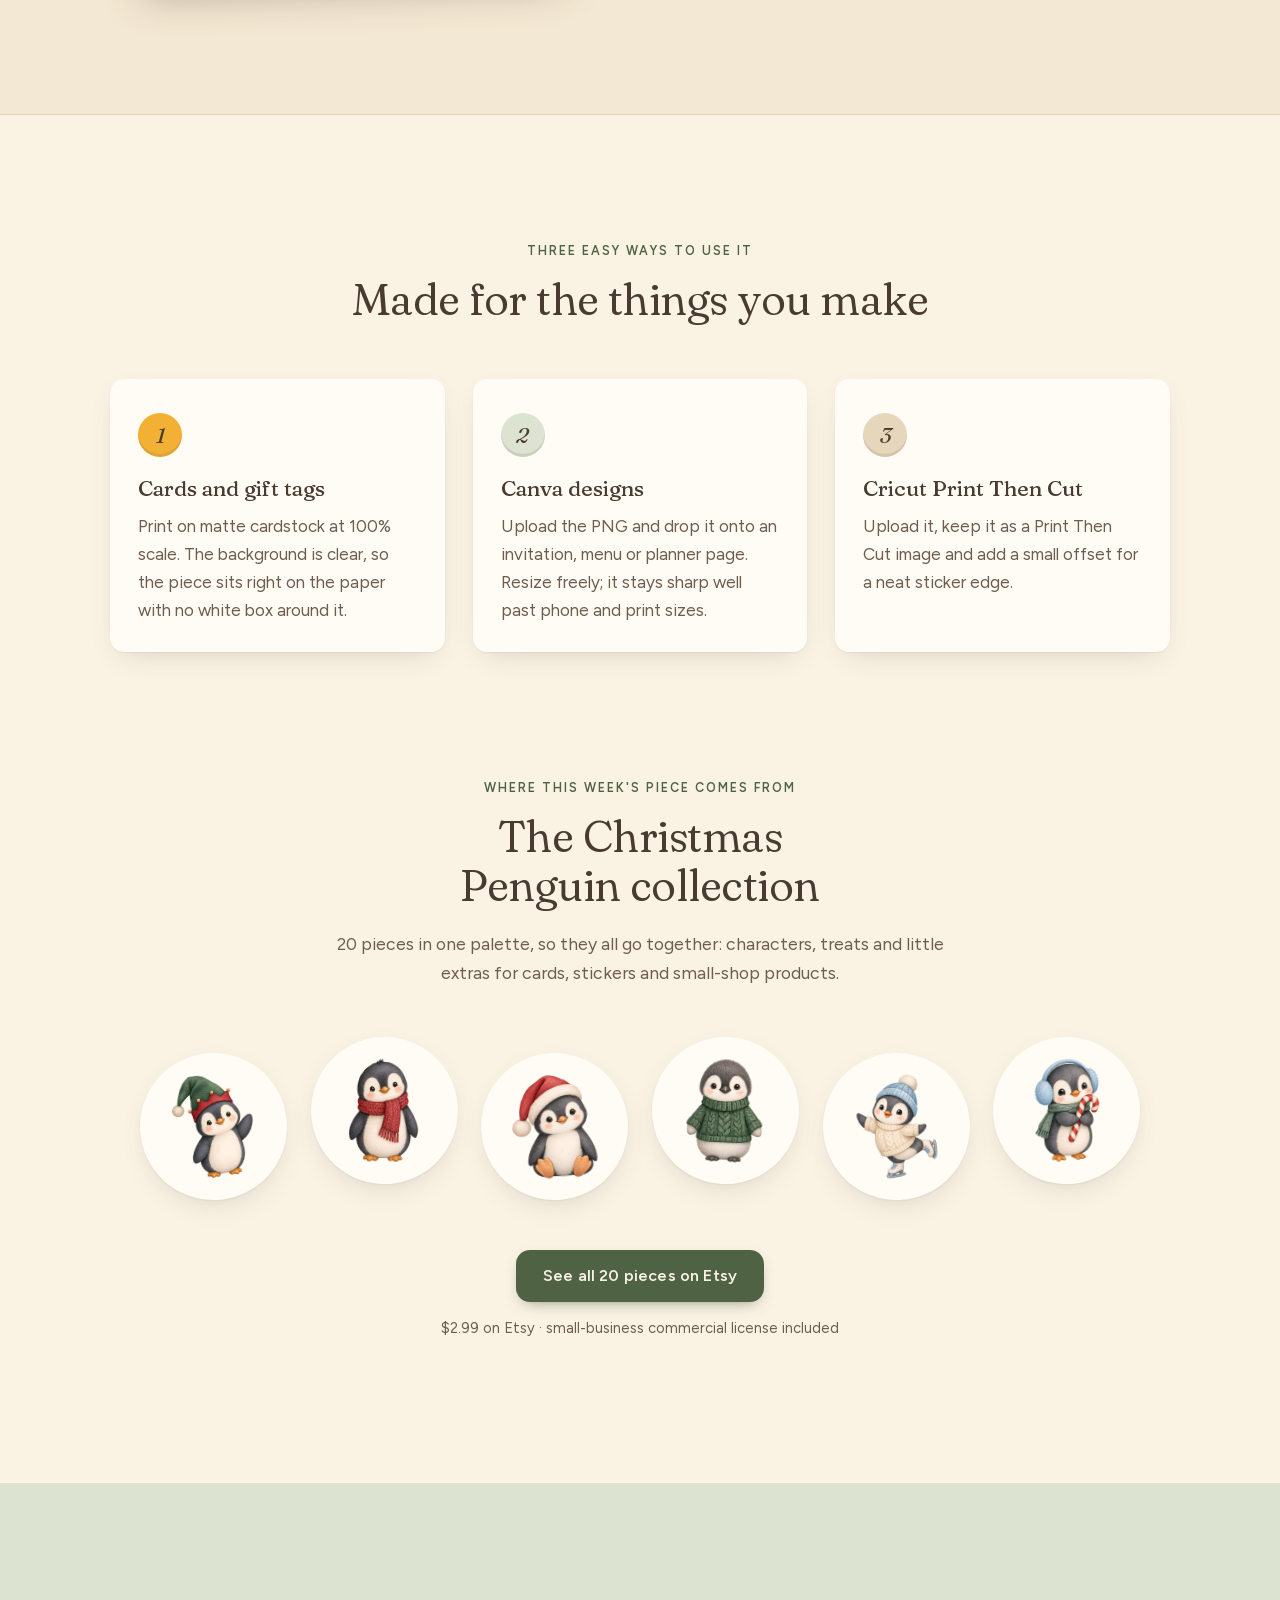
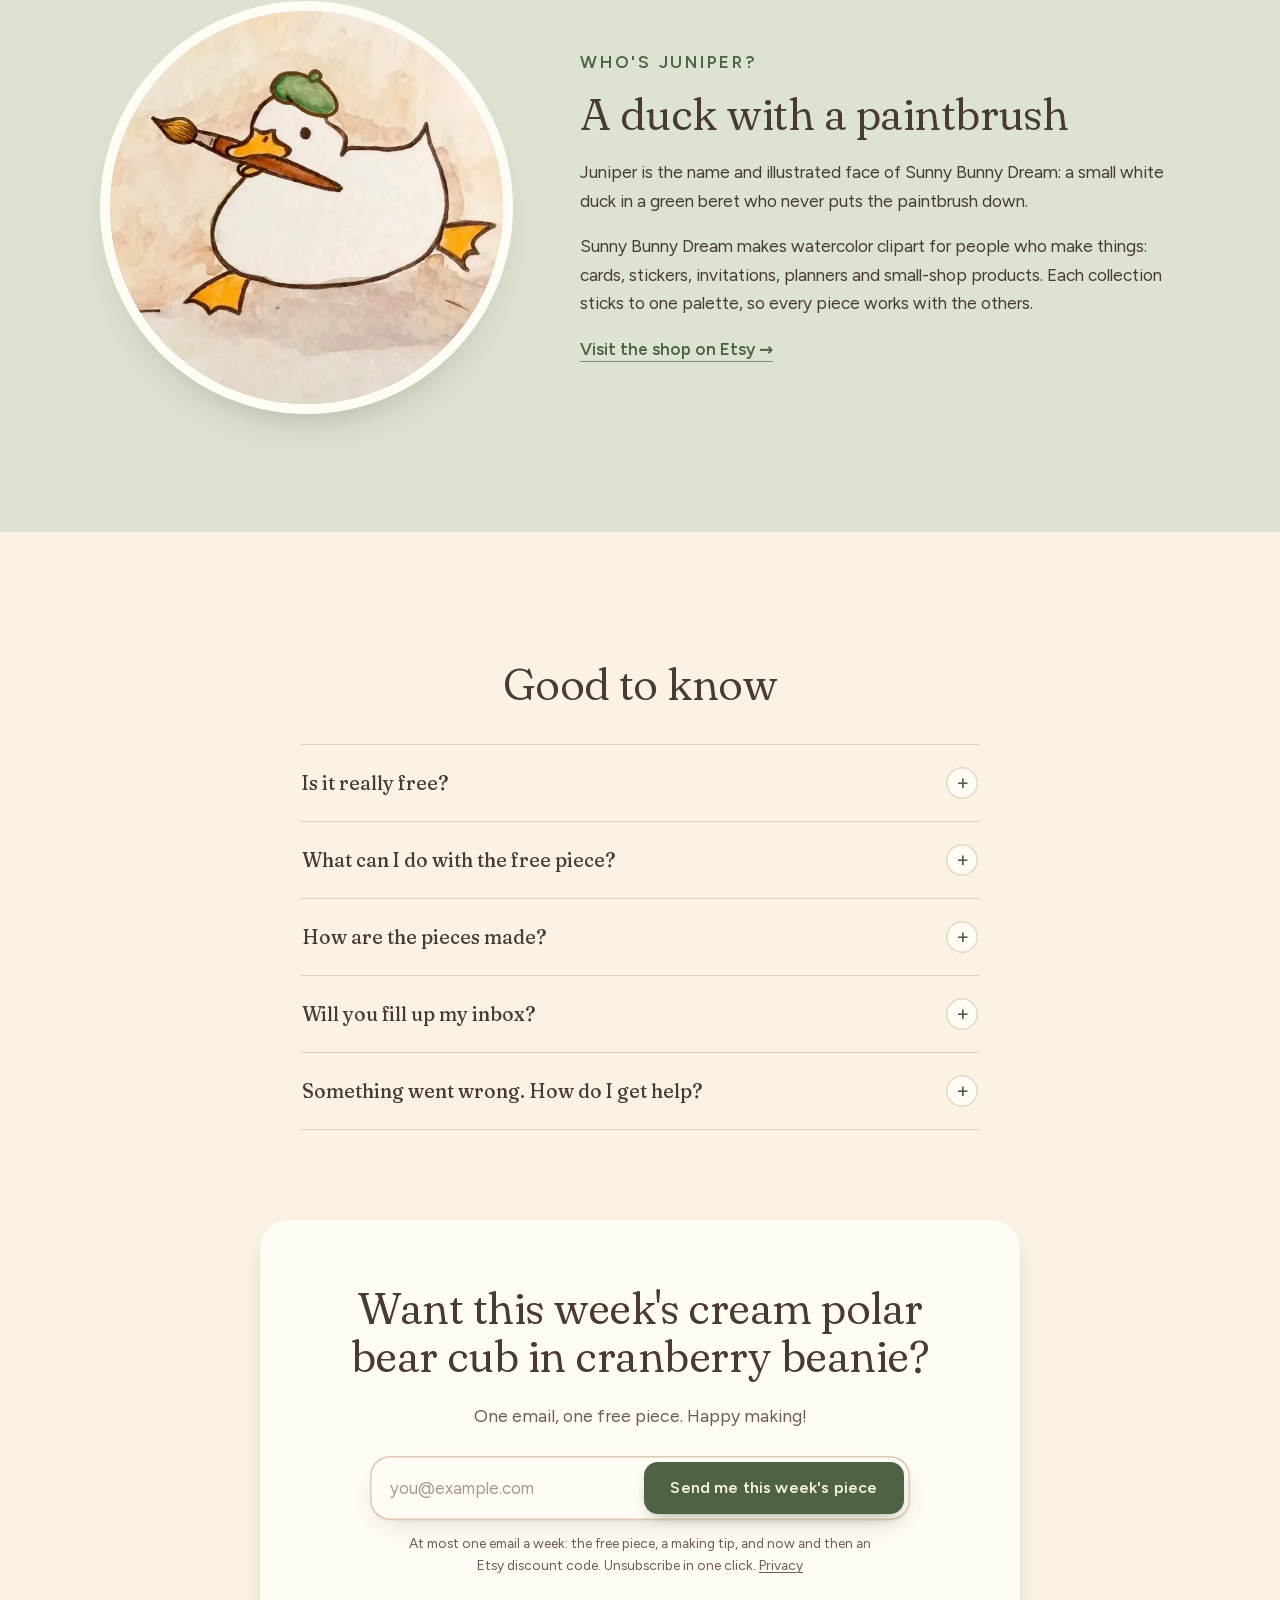
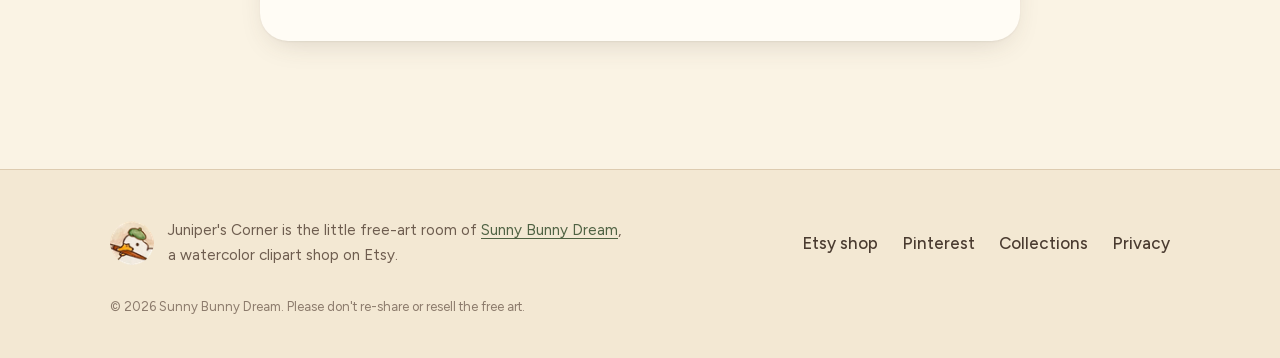
==== commit 1e4c617b: "collections page: Google link test, linked arm (D254)" ====
--- a/index.html
+++ b/index.html
@@ -24,7 +24,7 @@
 <link rel="apple-touch-icon" href="/assets/img/apple-touch-icon.png">
 <link rel="preload" href="/assets/fonts/fraunces.woff2" as="font" type="font/woff2" crossorigin>
 <link rel="preload" href="/assets/fonts/figtree.woff2" as="font" type="font/woff2" crossorigin>
-<link rel="stylesheet" href="/assets/site.css?v=20261108">
+<link rel="stylesheet" href="/assets/site.css?v=20261110">
 </head>
 <body class="home">
 <a class="skip" href="#main">Skip to content</a>
@@ -238,11 +238,11 @@
     <nav class="footer__links" aria-label="Footer">
       <a href="https://sunnybunnydream.etsy.com" data-track="etsy-footer">Etsy shop</a>
       <a href="https://www.pinterest.com/sunnybunnydream/" rel="me">Pinterest</a>
-      <a href="/privacy/">Privacy</a>
+<a href="/collections/">Collections</a>      <a href="/privacy/">Privacy</a>
     </nav>
     <p class="footer__fine">&copy; 2026 Sunny Bunny Dream. Please don't re-share or resell the free art.</p>
   </div>
 </footer>
-<script data-goatcounter="https://juniper-casa.goatcounter.com/count" async src="https://gc.zgo.at/count.js"></script><script src="/assets/site.js?v=20261108" defer></script>
+<script data-goatcounter="https://juniper-casa.goatcounter.com/count" async src="https://gc.zgo.at/count.js"></script><script src="/assets/site.js?v=20261110" defer></script>
 </body>
 </html>
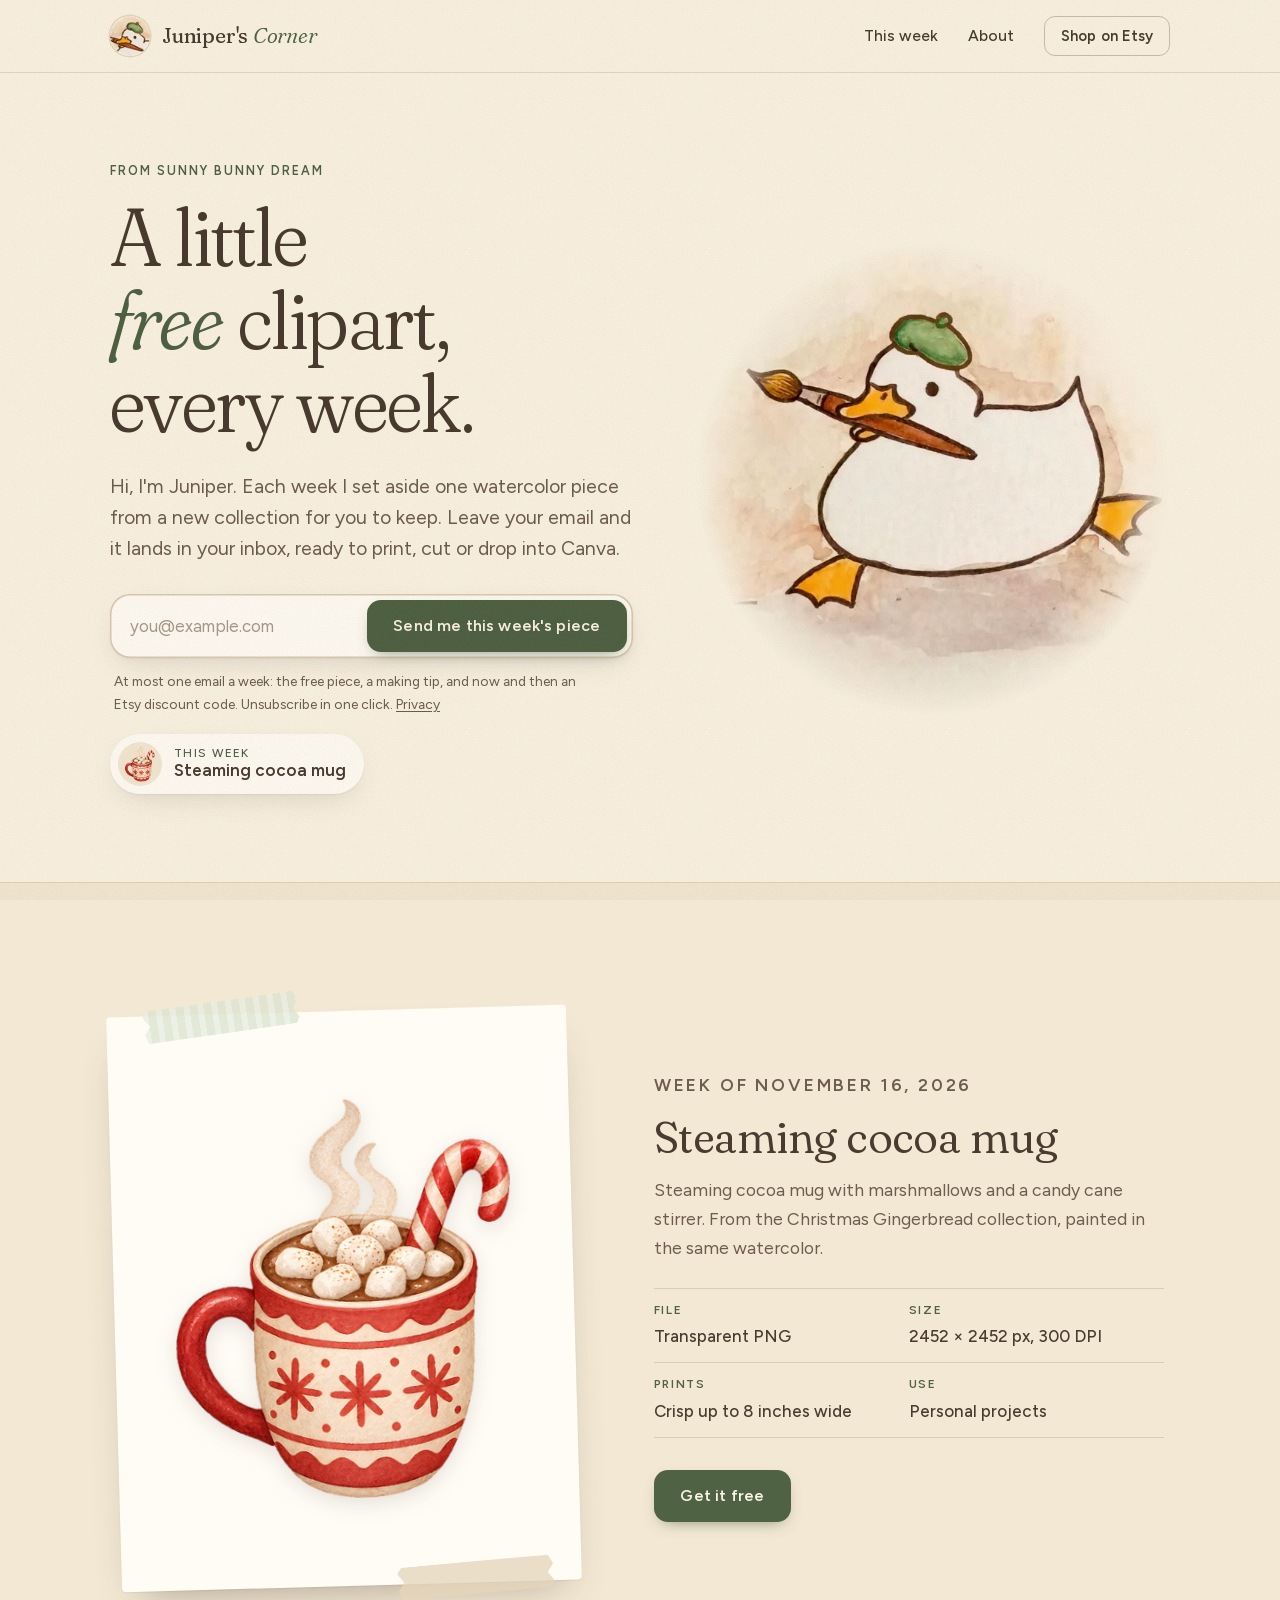
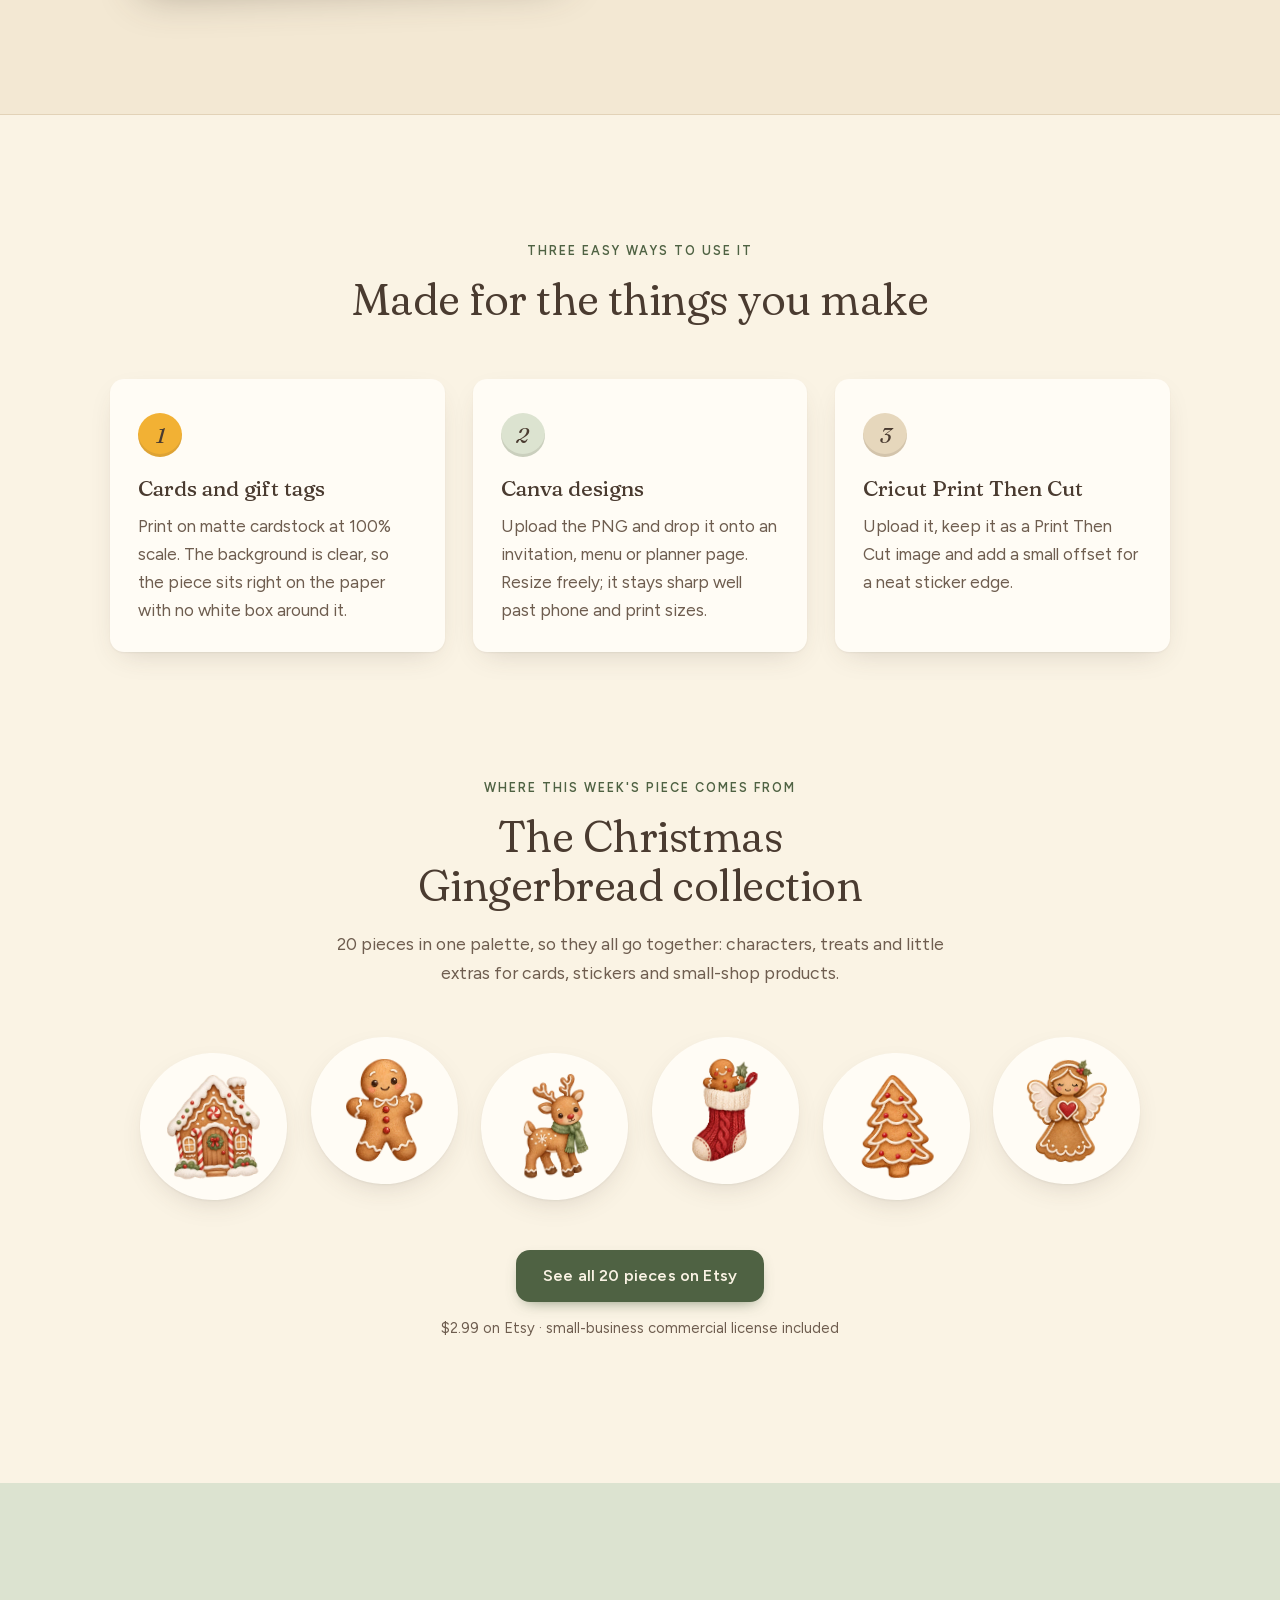
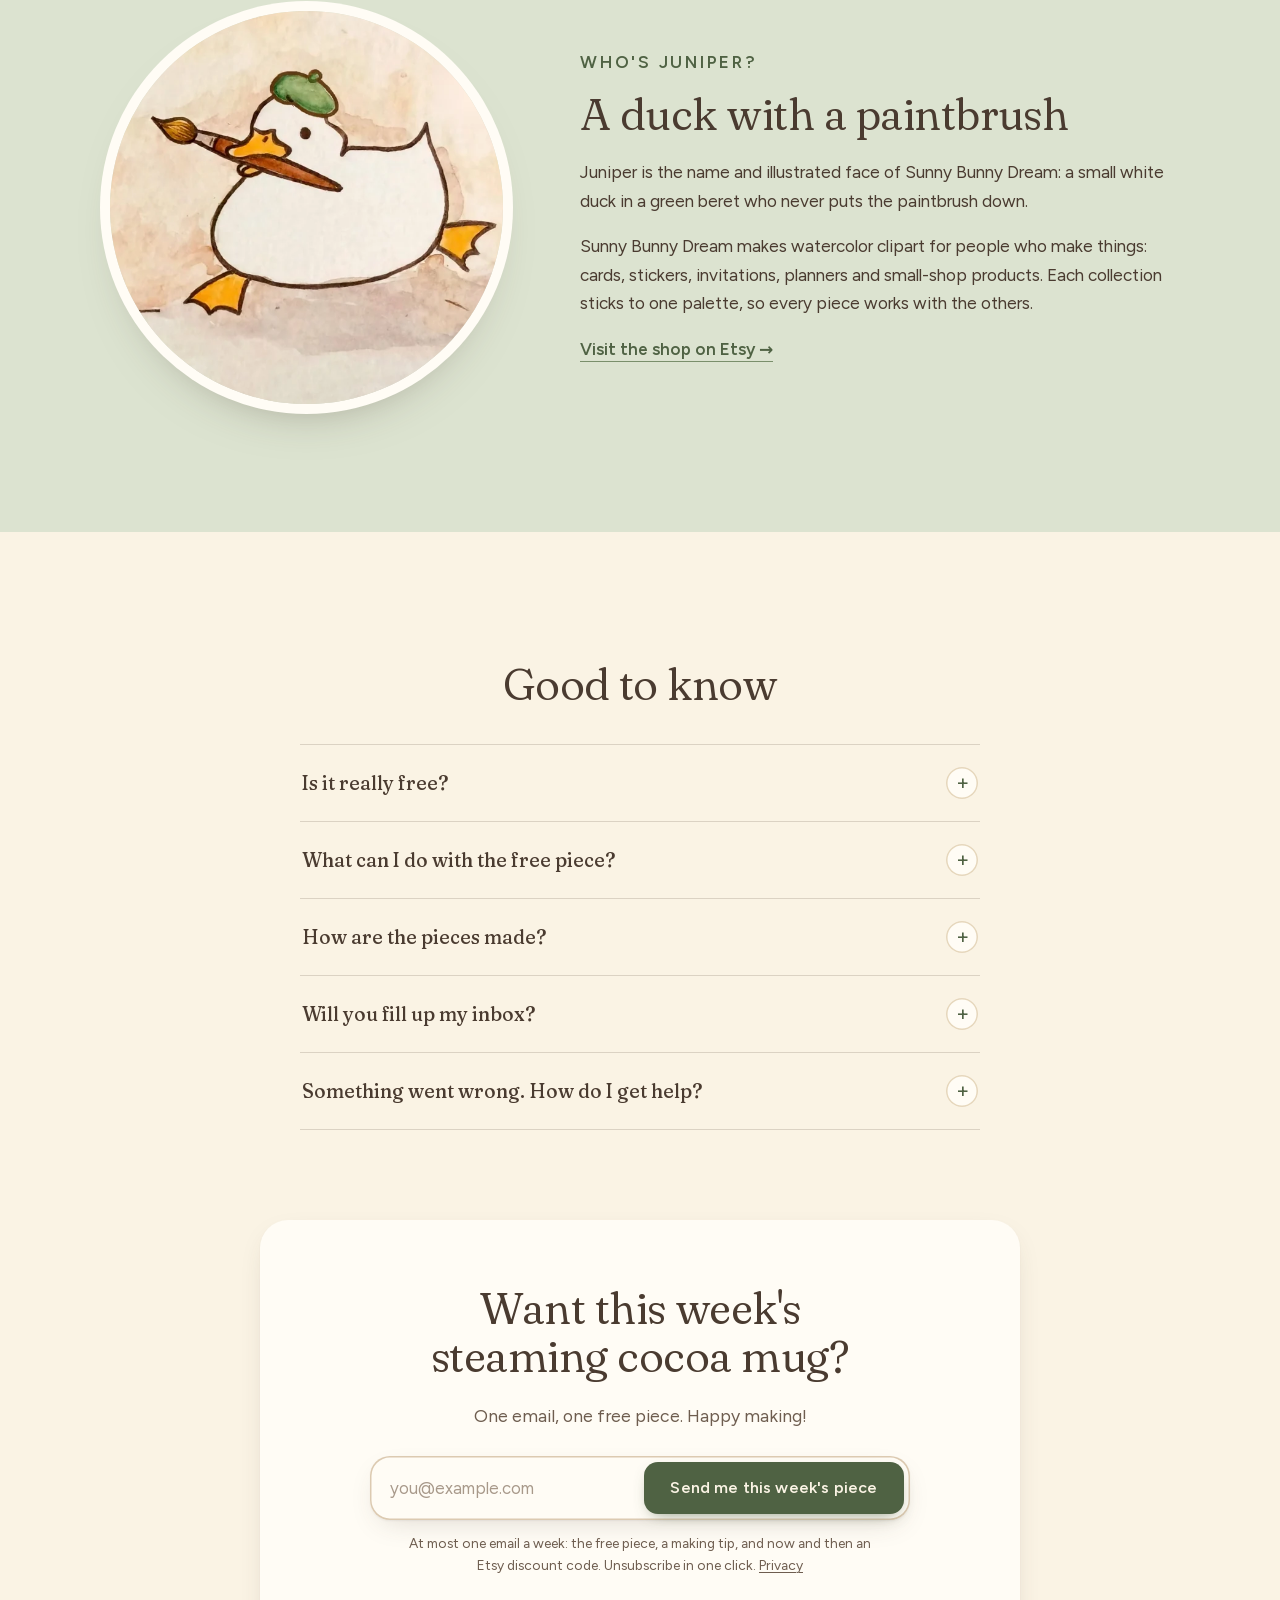
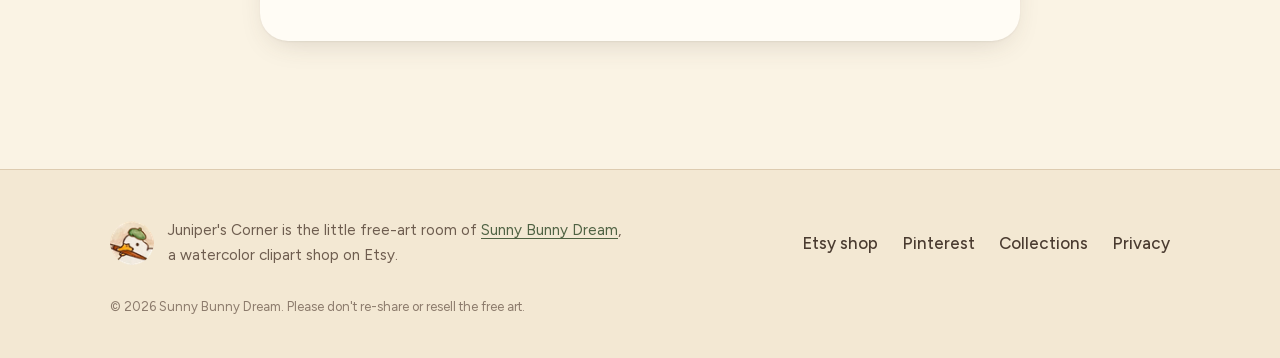
==== commit cf9f947a: "week 2026-11-16: Steaming cocoa mug" ====
--- a/index.html
+++ b/index.html
@@ -17,14 +17,14 @@
 <meta property="og:image" content="https://juniper.casa/assets/img/og.jpg">
 <meta property="og:image:width" content="1200">
 <meta property="og:image:height" content="630">
-<meta property="og:image:alt" content="Juniper the duck in a green beret, holding a paintbrush, next to this week's free piece: cream polar bear cub in cranberry beanie">
+<meta property="og:image:alt" content="Juniper the duck in a green beret, holding a paintbrush, next to this week's free piece: steaming cocoa mug">
 <meta name="twitter:card" content="summary_large_image">
 <link rel="icon" href="/favicon.ico" sizes="48x48">
 <link rel="icon" href="/assets/img/icon-192.png" type="image/png" sizes="192x192">
 <link rel="apple-touch-icon" href="/assets/img/apple-touch-icon.png">
 <link rel="preload" href="/assets/fonts/fraunces.woff2" as="font" type="font/woff2" crossorigin>
 <link rel="preload" href="/assets/fonts/figtree.woff2" as="font" type="font/woff2" crossorigin>
-<link rel="stylesheet" href="/assets/site.css?v=20261110">
+<link rel="stylesheet" href="/assets/site.css?v=20261115">
 </head>
 <body class="home">
 <a class="skip" href="#main">Skip to content</a>
@@ -67,8 +67,8 @@
 </form>
 
       <a class="hero__week" href="#this-week">
-        <img src="/assets/img/week/cream-polar-bear-cub-in-cranberry-beanie-thumb.webp" width="56" height="56" alt="">
-        <span><small>This week</small>Cream polar bear cub in cranberry beanie</span>
+        <img src="/assets/img/week/steaming-cocoa-mug-thumb.webp" width="56" height="56" alt="">
+        <span><small>This week</small>Steaming cocoa mug</span>
       </a>
     </div>
     <figure class="hero__art">
@@ -83,17 +83,17 @@
   <div class="wrap week__inner">
     <div class="week__card">
       <div class="paper">
-        <img src="/assets/img/week/cream-polar-bear-cub-in-cranberry-beanie.webp" width="675" height="900" loading="lazy"
-             alt="Cream polar bear cub in cranberry beanie: Cream polar bear cub in cranberry beanie, sitting. From the Christmas Penguin collection, painted in the same watercolor.">
+        <img src="/assets/img/week/steaming-cocoa-mug.webp" width="762" height="900" loading="lazy"
+             alt="Steaming cocoa mug: Steaming cocoa mug with marshmallows and a candy cane stirrer. From the Christmas Gingerbread collection, painted in the same watercolor.">
       </div>
     </div>
     <div class="week__text">
-      <p class="eyebrow">Week of November 9, 2026</p>
-      <h2 id="week-title" class="h2">Cream polar bear cub in cranberry beanie</h2>
-      <p>Cream polar bear cub in cranberry beanie, sitting. From the Christmas Penguin collection, painted in the same watercolor.</p>
+      <p class="eyebrow">Week of November 16, 2026</p>
+      <h2 id="week-title" class="h2">Steaming cocoa mug</h2>
+      <p>Steaming cocoa mug with marshmallows and a candy cane stirrer. From the Christmas Gingerbread collection, painted in the same watercolor.</p>
       <dl class="specs">
         <div><dt>File</dt><dd>Transparent PNG</dd></div>
-        <div><dt>Size</dt><dd>2320 &times; 2320 px, 300&nbsp;DPI</dd></div>
+        <div><dt>Size</dt><dd>2452 &times; 2452 px, 300&nbsp;DPI</dd></div>
         <div><dt>Prints</dt><dd>Crisp up to 8 inches wide</dd></div>
         <div><dt>Use</dt><dd>Personal projects</dd></div>
       </dl>
@@ -134,26 +134,26 @@
   <div class="wrap">
     <div class="section-head">
       <p class="eyebrow">Where this week's piece comes from</p>
-      <h2 id="pack-title" class="h2">The Christmas Penguin collection</h2>
+      <h2 id="pack-title" class="h2">The Christmas Gingerbread collection</h2>
       <p class="section-head__lead">20 pieces in one palette, so they all go together: characters,
         treats and little extras for cards, stickers and small-shop products.</p>
     </div>
     <ul class="pack__grid">
-      <li class="pack__piece"><img src="/assets/img/week/pack-1.webp" width="327" height="420"
-          loading="lazy" alt="Standing christmas penguin in cranberry knit scarf"></li>
-      <li class="pack__piece"><img src="/assets/img/week/pack-2.webp" width="285" height="420"
-          loading="lazy" alt="Christmas penguin in pine green elf hat, waving flipper"></li>
-      <li class="pack__piece"><img src="/assets/img/week/pack-3.webp" width="344" height="420"
-          loading="lazy" alt="Christmas penguin in cranberry Santa hat, sitting"></li>
-      <li class="pack__piece"><img src="/assets/img/week/pack-4.webp" width="310" height="420"
-          loading="lazy" alt="Baby christmas penguin chick in pine green knit sweater"></li>
-      <li class="pack__piece"><img src="/assets/img/week/pack-5.webp" width="324" height="420"
-          loading="lazy" alt="Christmas penguin skating in cream cable-knit sweater, arms out"></li>
-      <li class="pack__piece"><img src="/assets/img/week/pack-6.webp" width="264" height="420"
-          loading="lazy" alt="Christmas penguin in icy blue earmuffs holding candy cane"></li>
+      <li class="pack__piece"><img src="/assets/img/week/pack-1.webp" width="380" height="420"
+          loading="lazy" alt="Gingerbread house with snowy roof and candy cane details"></li>
+      <li class="pack__piece"><img src="/assets/img/week/pack-2.webp" width="310" height="420"
+          loading="lazy" alt="Cute gingerbread man cookie with white icing and red buttons"></li>
+      <li class="pack__piece"><img src="/assets/img/week/pack-3.webp" width="267" height="420"
+          loading="lazy" alt="Gingerbread reindeer wearing a sage green scarf"></li>
+      <li class="pack__piece"><img src="/assets/img/week/pack-4.webp" width="253" height="420"
+          loading="lazy" alt="Cranberry red knit stocking with icing white cuff and gingerbread peeking out"></li>
+      <li class="pack__piece"><img src="/assets/img/week/pack-5.webp" width="294" height="420"
+          loading="lazy" alt="Gingerbread Christmas tree cookie with white icing garlands and red candy dots"></li>
+      <li class="pack__piece"><img src="/assets/img/week/pack-6.webp" width="326" height="420"
+          loading="lazy" alt="Gingerbread angel cookie with icing white wings and a cranberry red heart"></li>
     </ul>
     <div class="pack__cta">
-      <a class="btn btn--primary" href="https://www.etsy.com/listing/4596406602" data-track="etsy-pack">See all 20 pieces on Etsy</a>
+      <a class="btn btn--primary" href="https://www.etsy.com/listing/4592247594" data-track="etsy-pack">See all 20 pieces on Etsy</a>
       <p class="pack__note">$2.99 on Etsy &middot; small-business commercial license included</p>
     </div>
   </div>
@@ -208,7 +208,7 @@
 
 <section class="closing" aria-labelledby="closing-title">
   <div class="wrap wrap--narrow closing__inner">
-    <h2 id="closing-title" class="h2">Want this week's cream polar bear cub in cranberry beanie?</h2>
+    <h2 id="closing-title" class="h2">Want this week's steaming cocoa mug?</h2>
     <p>One email, one free piece. Happy making!</p>
     <form class="signup" id="signup-bottom"
       action="https://app.kit.com/forms/10126033/subscriptions"
@@ -243,6 +243,6 @@
     <p class="footer__fine">&copy; 2026 Sunny Bunny Dream. Please don't re-share or resell the free art.</p>
   </div>
 </footer>
-<script data-goatcounter="https://juniper-casa.goatcounter.com/count" async src="https://gc.zgo.at/count.js"></script><script src="/assets/site.js?v=20261110" defer></script>
+<script data-goatcounter="https://juniper-casa.goatcounter.com/count" async src="https://gc.zgo.at/count.js"></script><script src="/assets/site.js?v=20261115" defer></script>
 </body>
 </html>
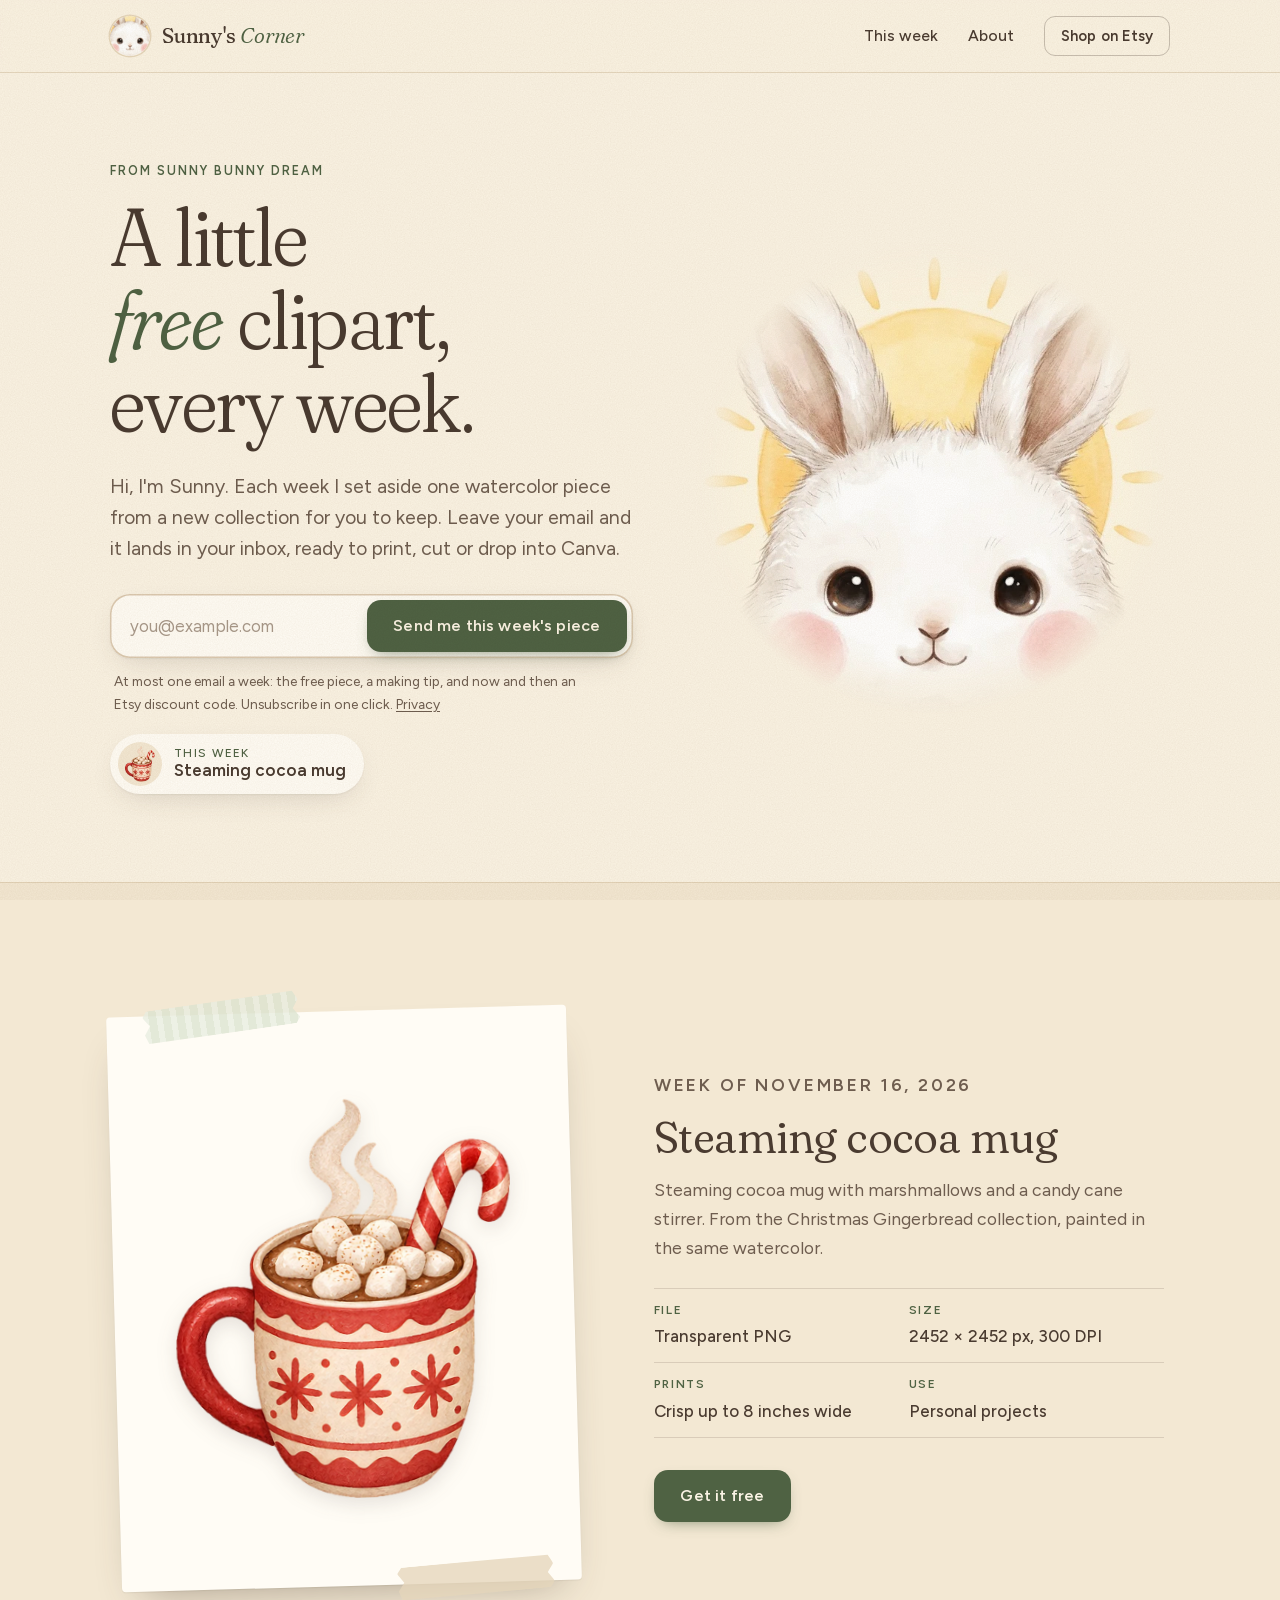
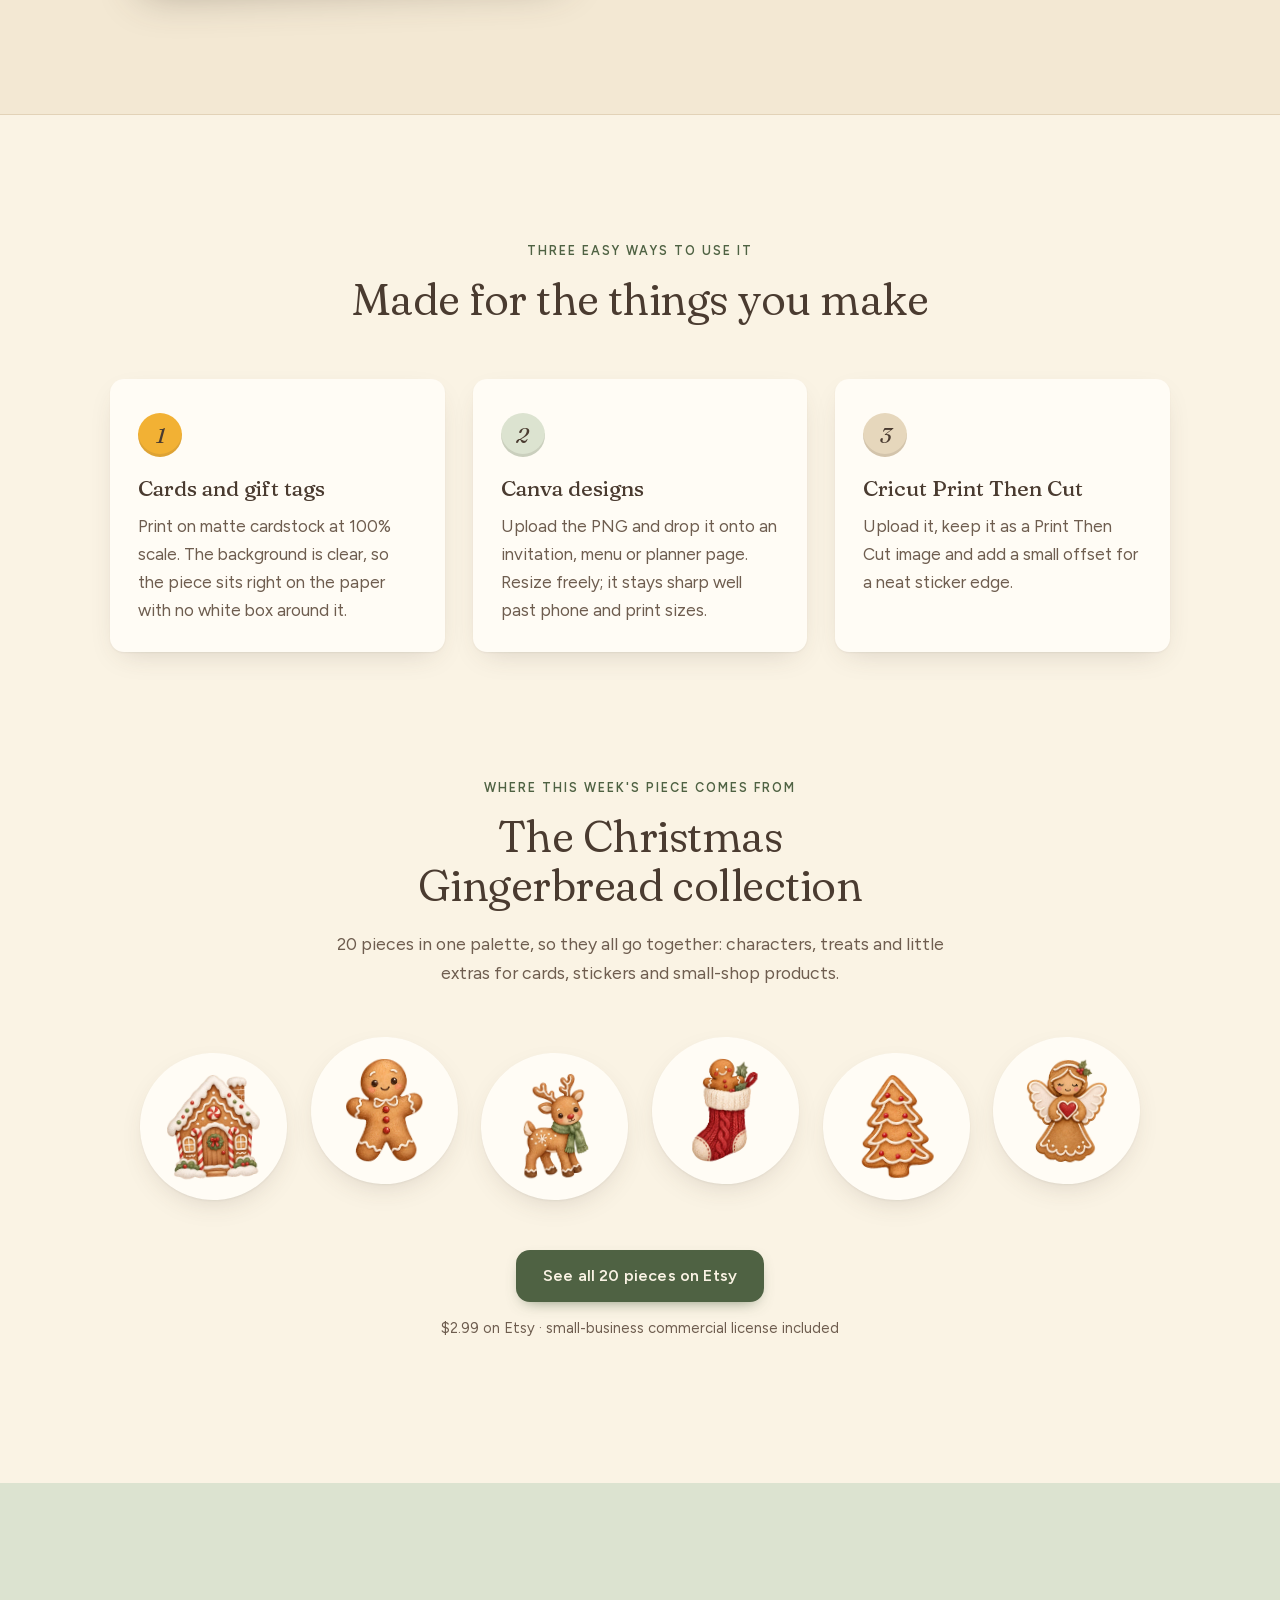
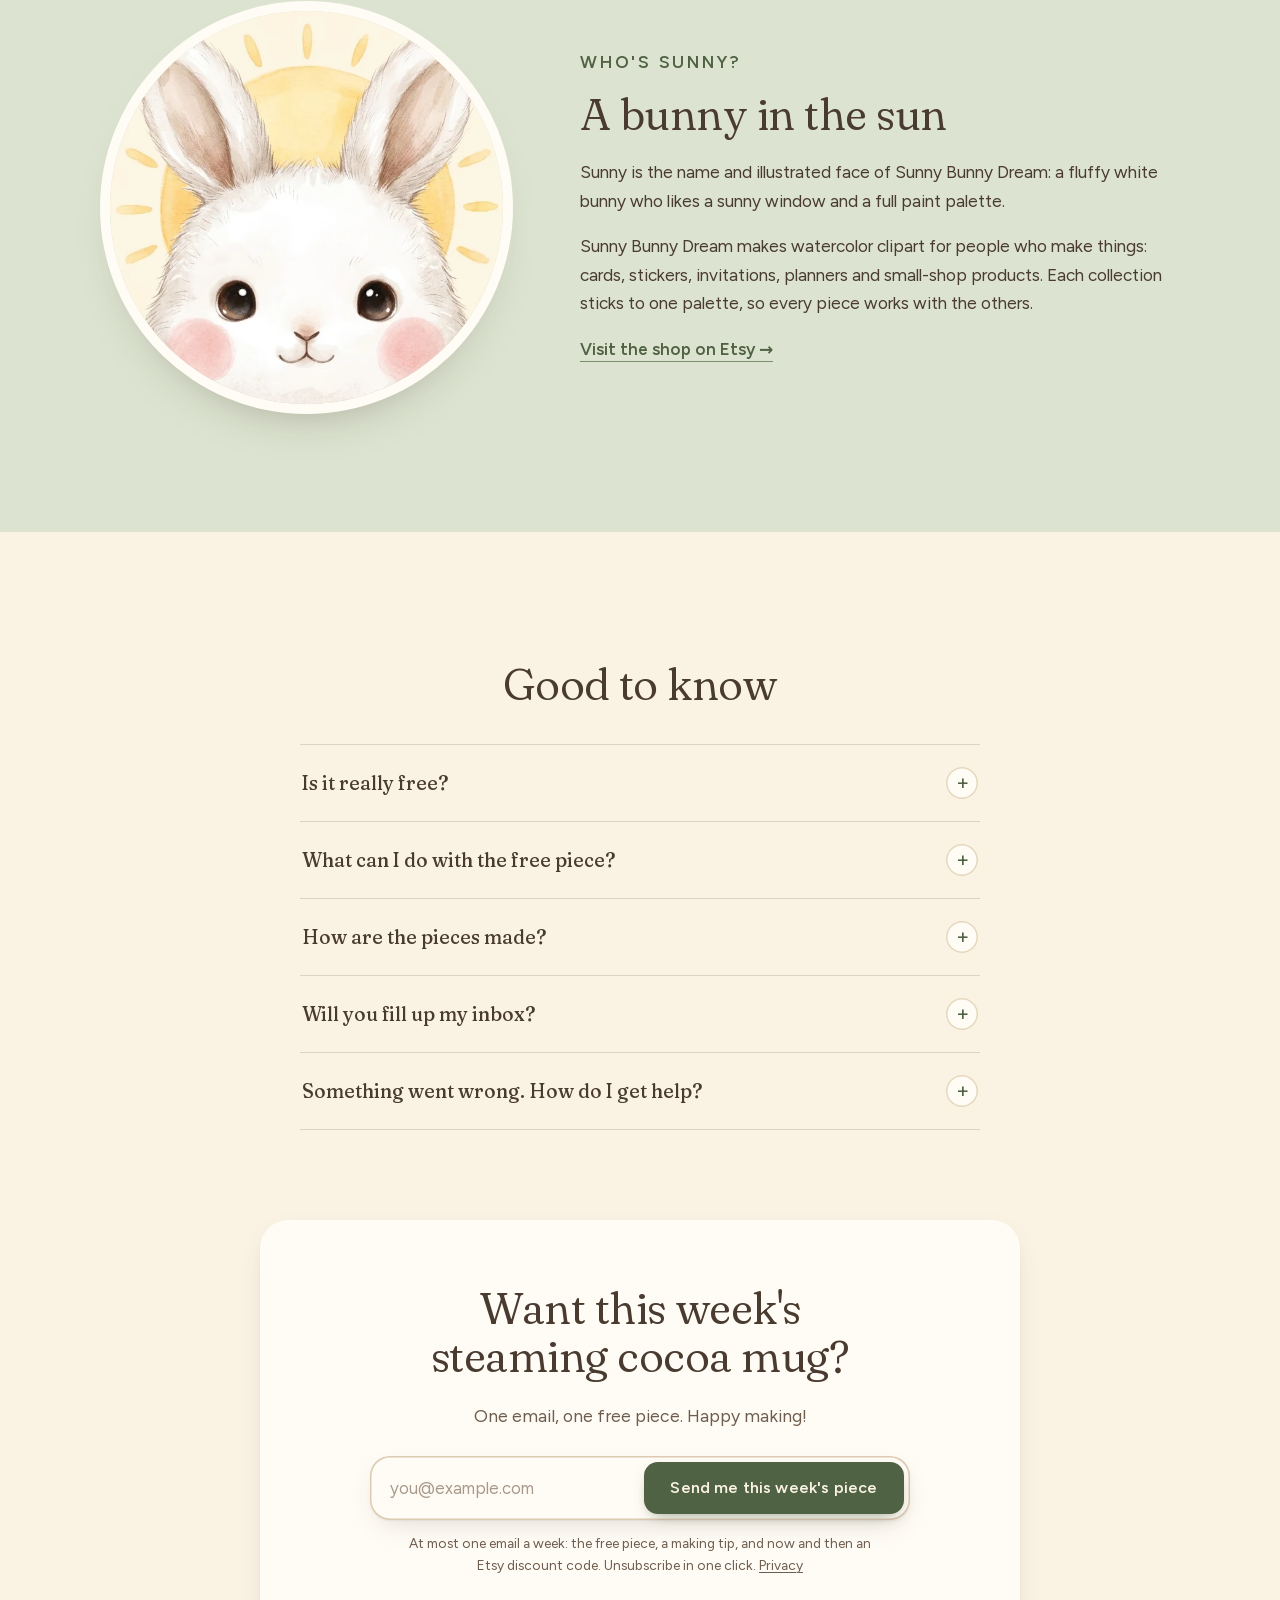
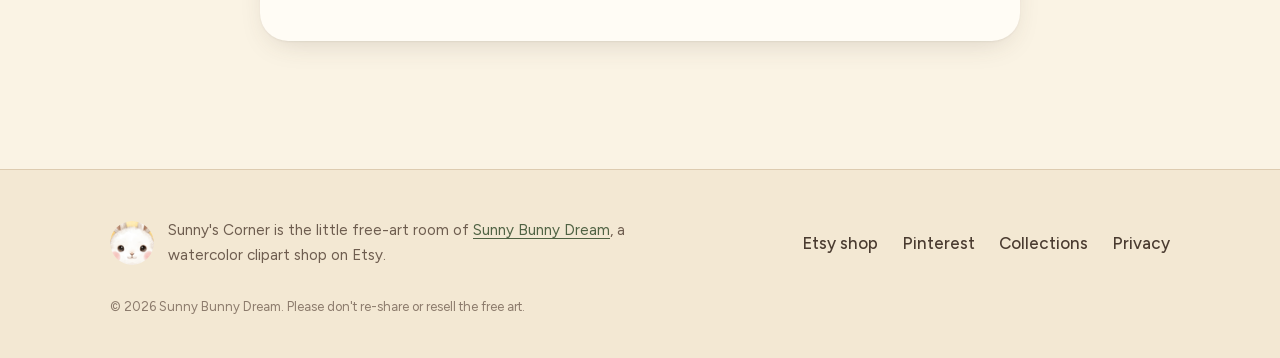
==== commit fc6e4e6c: "price from Etsy: $2.99 (D192)" ====
--- a/index.html
+++ b/index.html
@@ -3,36 +3,36 @@
 <head>
 <meta charset="utf-8">
 <meta name="viewport" content="width=device-width, initial-scale=1">
-<title>Juniper's Corner: free watercolor clipart every week</title>
-<meta name="description" content="A free watercolor clipart piece every week from Juniper at Sunny Bunny Dream. Transparent PNG, ready for cards, Canva and Cricut.">
+<title>Sunny's Corner: free watercolor clipart every week</title>
+<meta name="description" content="A free watercolor clipart piece every week from Sunny at Sunny Bunny Dream. Transparent PNG, ready for cards, Canva and Cricut.">
 <link rel="canonical" href="https://juniper.casa/">
 <meta name="p:domain_verify" content="302c201fb4c199a08ebce0bded0aaf41"/>
 <meta name="theme-color" content="#FAF3E4">
 <meta name="color-scheme" content="light">
 <meta property="og:type" content="website">
-<meta property="og:site_name" content="Juniper's Corner">
-<meta property="og:title" content="Juniper's Corner: free watercolor clipart every week">
-<meta property="og:description" content="A free watercolor clipart piece every week from Juniper at Sunny Bunny Dream. Transparent PNG, ready for cards, Canva and Cricut.">
+<meta property="og:site_name" content="Sunny's Corner">
+<meta property="og:title" content="Sunny's Corner: free watercolor clipart every week">
+<meta property="og:description" content="A free watercolor clipart piece every week from Sunny at Sunny Bunny Dream. Transparent PNG, ready for cards, Canva and Cricut.">
 <meta property="og:url" content="https://juniper.casa/">
 <meta property="og:image" content="https://juniper.casa/assets/img/og.jpg">
 <meta property="og:image:width" content="1200">
 <meta property="og:image:height" content="630">
-<meta property="og:image:alt" content="Juniper the duck in a green beret, holding a paintbrush, next to this week's free piece: steaming cocoa mug">
+<meta property="og:image:alt" content="Sunny the white bunny in front of a watercolor sun, next to this week's free piece: steaming cocoa mug">
 <meta name="twitter:card" content="summary_large_image">
 <link rel="icon" href="/favicon.ico" sizes="48x48">
 <link rel="icon" href="/assets/img/icon-192.png" type="image/png" sizes="192x192">
 <link rel="apple-touch-icon" href="/assets/img/apple-touch-icon.png">
 <link rel="preload" href="/assets/fonts/fraunces.woff2" as="font" type="font/woff2" crossorigin>
 <link rel="preload" href="/assets/fonts/figtree.woff2" as="font" type="font/woff2" crossorigin>
-<link rel="stylesheet" href="/assets/site.css?v=20261115">
+<link rel="stylesheet" href="/assets/site.css?v=20261121">
 </head>
 <body class="home">
 <a class="skip" href="#main">Skip to content</a>
 <header class="masthead">
   <div class="wrap masthead__inner">
-    <a class="brand" href="/" aria-label="Juniper's Corner, home">
+    <a class="brand" href="/" aria-label="Sunny's Corner, home">
       <img class="brand__mark" src="/assets/img/icon-48.png" width="40" height="40" alt="">
-      <span class="brand__name">Juniper's <em>Corner</em></span>
+      <span class="brand__name">Sunny's <em>Corner</em></span>
     </a>
     <nav class="masthead__nav" aria-label="Main">
       <a href="/#this-week">This week</a>
@@ -49,7 +49,7 @@
     <div class="hero__text">
       <p class="eyebrow">From Sunny Bunny Dream</p>
       <h1 class="hero__title">A little <em>free</em>&nbsp;clipart, every&nbsp;week.</h1>
-      <p class="lead">Hi, I'm Juniper. Each week I set aside one watercolor piece from a new collection for you to
+      <p class="lead">Hi, I'm Sunny. Each week I set aside one watercolor piece from a new collection for you to
         keep. Leave your email and it lands in your inbox, ready to print, cut or drop into&nbsp;Canva.</p>
       <form class="signup" id="signup-top"
       action="https://app.kit.com/forms/10126033/subscriptions"
@@ -72,9 +72,9 @@
       </a>
     </div>
     <figure class="hero__art">
-      <img src="/assets/img/juniper-1100.webp" srcset="/assets/img/juniper-640.webp 640w, /assets/img/juniper-1100.webp 1100w"
+      <img src="/assets/img/sunny-1100.webp" srcset="/assets/img/sunny-640.webp 640w, /assets/img/sunny-1100.webp 1100w"
            sizes="(min-width: 900px) 46vw, 80vw" width="1100" height="1100" fetchpriority="high"
-           alt="Juniper, a round white duck in a green beret, holding a paintbrush in her beak and striding across a watercolor wash">
+           alt="Sunny, a fluffy white bunny with pink cheeks in front of a yellow watercolor sun">
     </figure>
   </div>
 </section>
@@ -161,12 +161,12 @@
 
 <section class="about" id="about" aria-labelledby="about-title">
   <div class="wrap about__inner">
-    <img class="about__art" src="/assets/img/juniper-640.webp" width="640" height="640" loading="lazy" alt="">
+    <img class="about__art" src="/assets/img/sunny-640.webp" width="640" height="640" loading="lazy" alt="">
     <div class="about__text">
-      <p class="eyebrow">Who's Juniper?</p>
-      <h2 id="about-title" class="h2">A duck with a paintbrush</h2>
-      <p>Juniper is the name and illustrated face of Sunny&nbsp;Bunny&nbsp;Dream: a small white duck in a green beret
-        who never puts the paintbrush down.</p>
+      <p class="eyebrow">Who's Sunny?</p>
+      <h2 id="about-title" class="h2">A bunny in the sun</h2>
+      <p>Sunny is the name and illustrated face of Sunny&nbsp;Bunny&nbsp;Dream: a fluffy white bunny
+        who likes a sunny window and a full paint palette.</p>
       <p>Sunny Bunny Dream makes watercolor clipart for people who make things: cards, stickers, invitations,
         planners and small-shop products. Each collection sticks to one palette, so every piece works with the
         others.</p>
@@ -233,7 +233,7 @@
   <div class="wrap footer__inner">
     <div class="footer__brand">
       <img src="/assets/img/icon-48.png" width="44" height="44" alt="" loading="lazy">
-      <p>Juniper's Corner is the little free-art room of <a href="https://sunnybunnydream.etsy.com" data-track="etsy-footer">Sunny&nbsp;Bunny&nbsp;Dream</a>, a watercolor clipart shop on Etsy.</p>
+      <p>Sunny's Corner is the little free-art room of <a href="https://sunnybunnydream.etsy.com" data-track="etsy-footer">Sunny&nbsp;Bunny&nbsp;Dream</a>, a watercolor clipart shop on Etsy.</p>
     </div>
     <nav class="footer__links" aria-label="Footer">
       <a href="https://sunnybunnydream.etsy.com" data-track="etsy-footer">Etsy shop</a>
@@ -243,6 +243,6 @@
     <p class="footer__fine">&copy; 2026 Sunny Bunny Dream. Please don't re-share or resell the free art.</p>
   </div>
 </footer>
-<script data-goatcounter="https://juniper-casa.goatcounter.com/count" async src="https://gc.zgo.at/count.js"></script><script src="/assets/site.js?v=20261115" defer></script>
+<script data-goatcounter="https://juniper-casa.goatcounter.com/count" async src="https://gc.zgo.at/count.js"></script><script src="/assets/site.js?v=20261121" defer></script>
 </body>
 </html>
--- a/assets/site.css
+++ b/assets/site.css
@@ -1,5 +1,5 @@
-/* Juniper's Corner. Palette = config/persona.json look.palette; type = Fraunces + Figtree (self-hosted).
-   Plan: docs/research/2026-10-31-juniper-casa.md */
+/* Sunny's Corner. Palette = config/persona.json look.palette; type = Fraunces + Figtree (self-hosted).
+   Plan: docs/research/archive/2026-10-31-juniper-casa.md */
 
 @font-face { font-family: "Fraunces"; src: url("/assets/fonts/fraunces.woff2") format("woff2");
   font-weight: 300 600; font-style: normal; font-display: swap; }
@@ -21,7 +21,7 @@
   --sage: #7A8F6B;
   --sage-deep: #4F6243;
   --sage-wash: #DCE3D0;
-  --duck: #F2B134;
+  --sun: #F2B134;
   --cranberry: #A3262F;
   --display: "Fraunces", "Iowan Old Style", Georgia, serif;
   --body: "Figtree", system-ui, -apple-system, "Segoe UI", sans-serif;
@@ -48,7 +48,7 @@
 img { max-width: 100%; height: auto; display: block; }
 a { color: var(--sage-deep); text-decoration-thickness: 1px; text-underline-offset: .18em; }
 a:hover { color: var(--ink); }
-:focus-visible { outline: 3px solid var(--duck); outline-offset: 3px; border-radius: 6px; }
+:focus-visible { outline: 3px solid var(--sun); outline-offset: 3px; border-radius: 6px; }
 p { margin: 0 0 1em; }
 em { font-style: italic; }
 
@@ -175,7 +175,7 @@
 .way { position: relative; padding: 34px 28px 28px; background: var(--card); border-radius: var(--radius); box-shadow: var(--shadow); }
 .way p { color: var(--ink-soft); margin: 0; }
 .way__num { display: inline-grid; place-items: center; width: 44px; height: 44px; margin-bottom: 18px; border-radius: 50%;
-  font: italic 400 1.35rem/1 var(--display); color: var(--ink); background: var(--duck);
+  font: italic 400 1.35rem/1 var(--display); color: var(--ink); background: var(--sun);
   box-shadow: inset 0 -3px 0 rgba(74, 59, 48, .12); }
 .way:nth-child(2) .way__num { background: var(--sage-wash); }
 .way:nth-child(3) .way__num { background: var(--kraft-soft); }
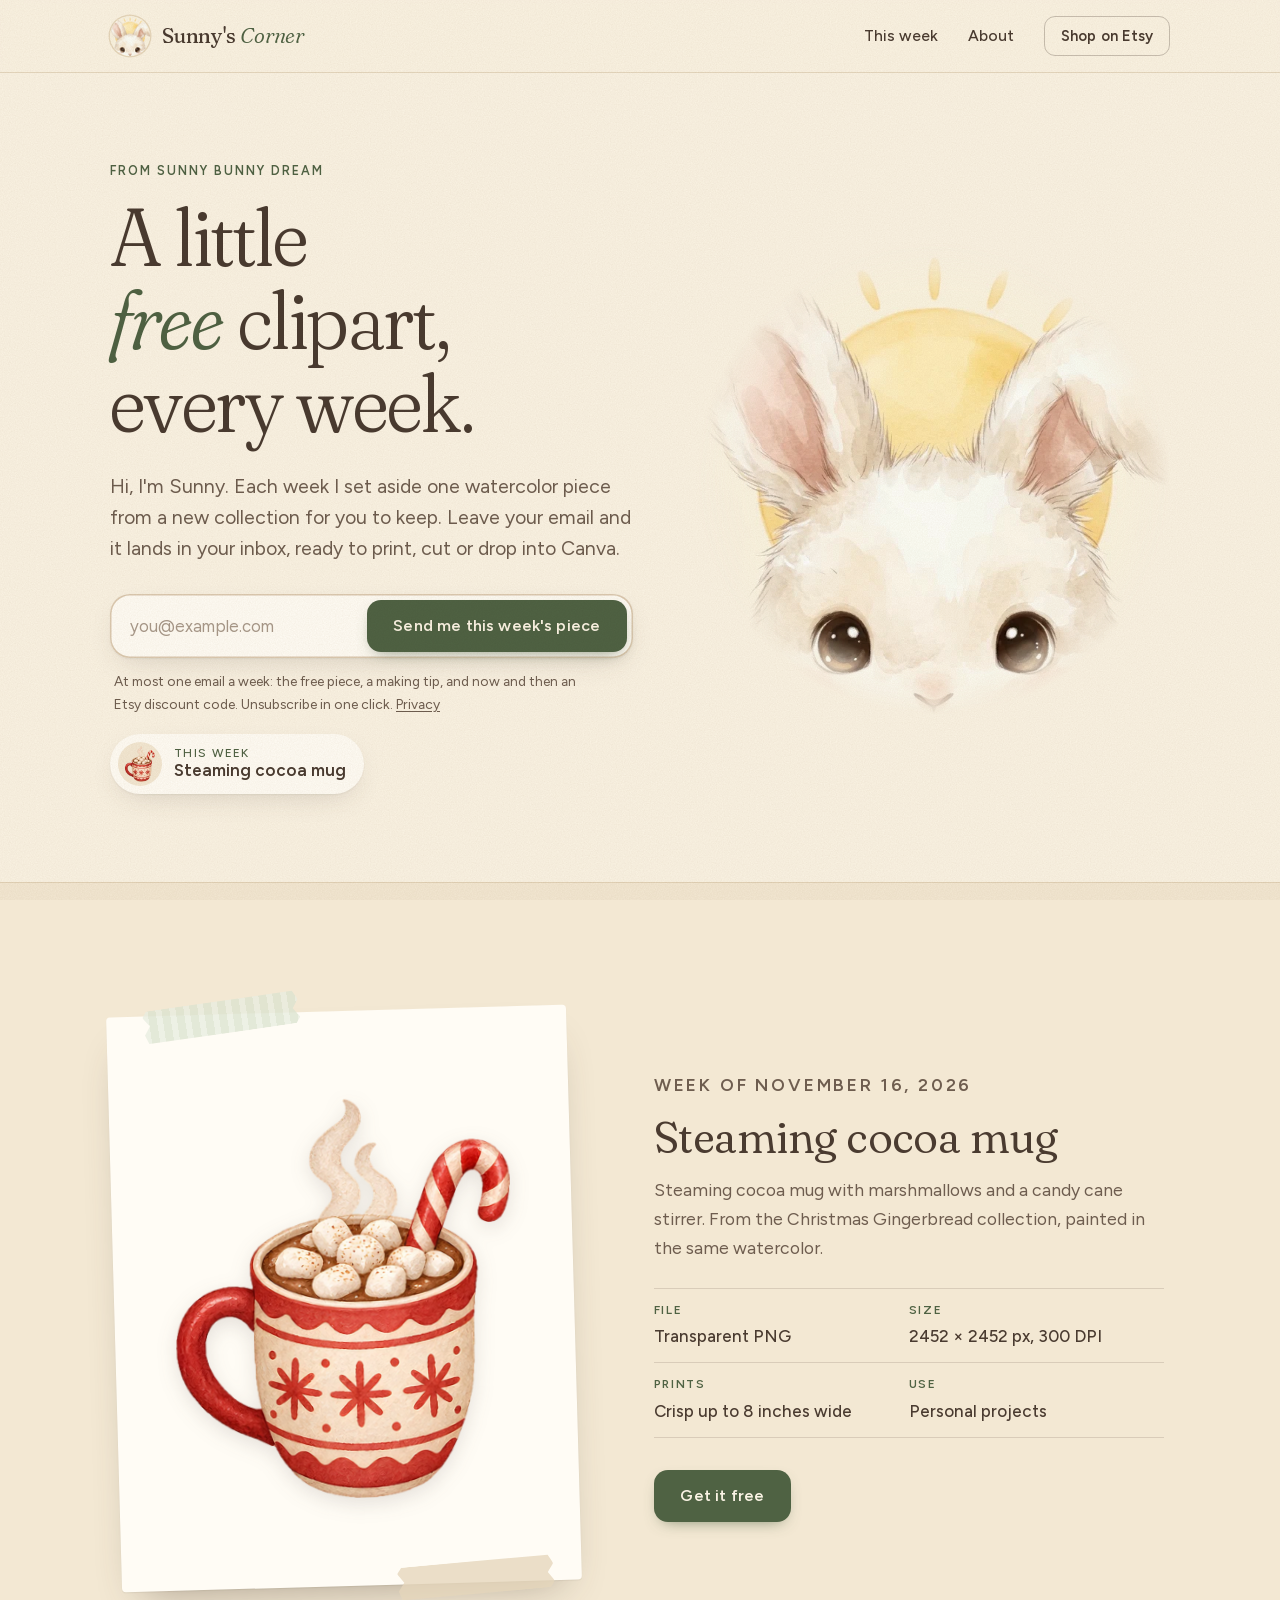
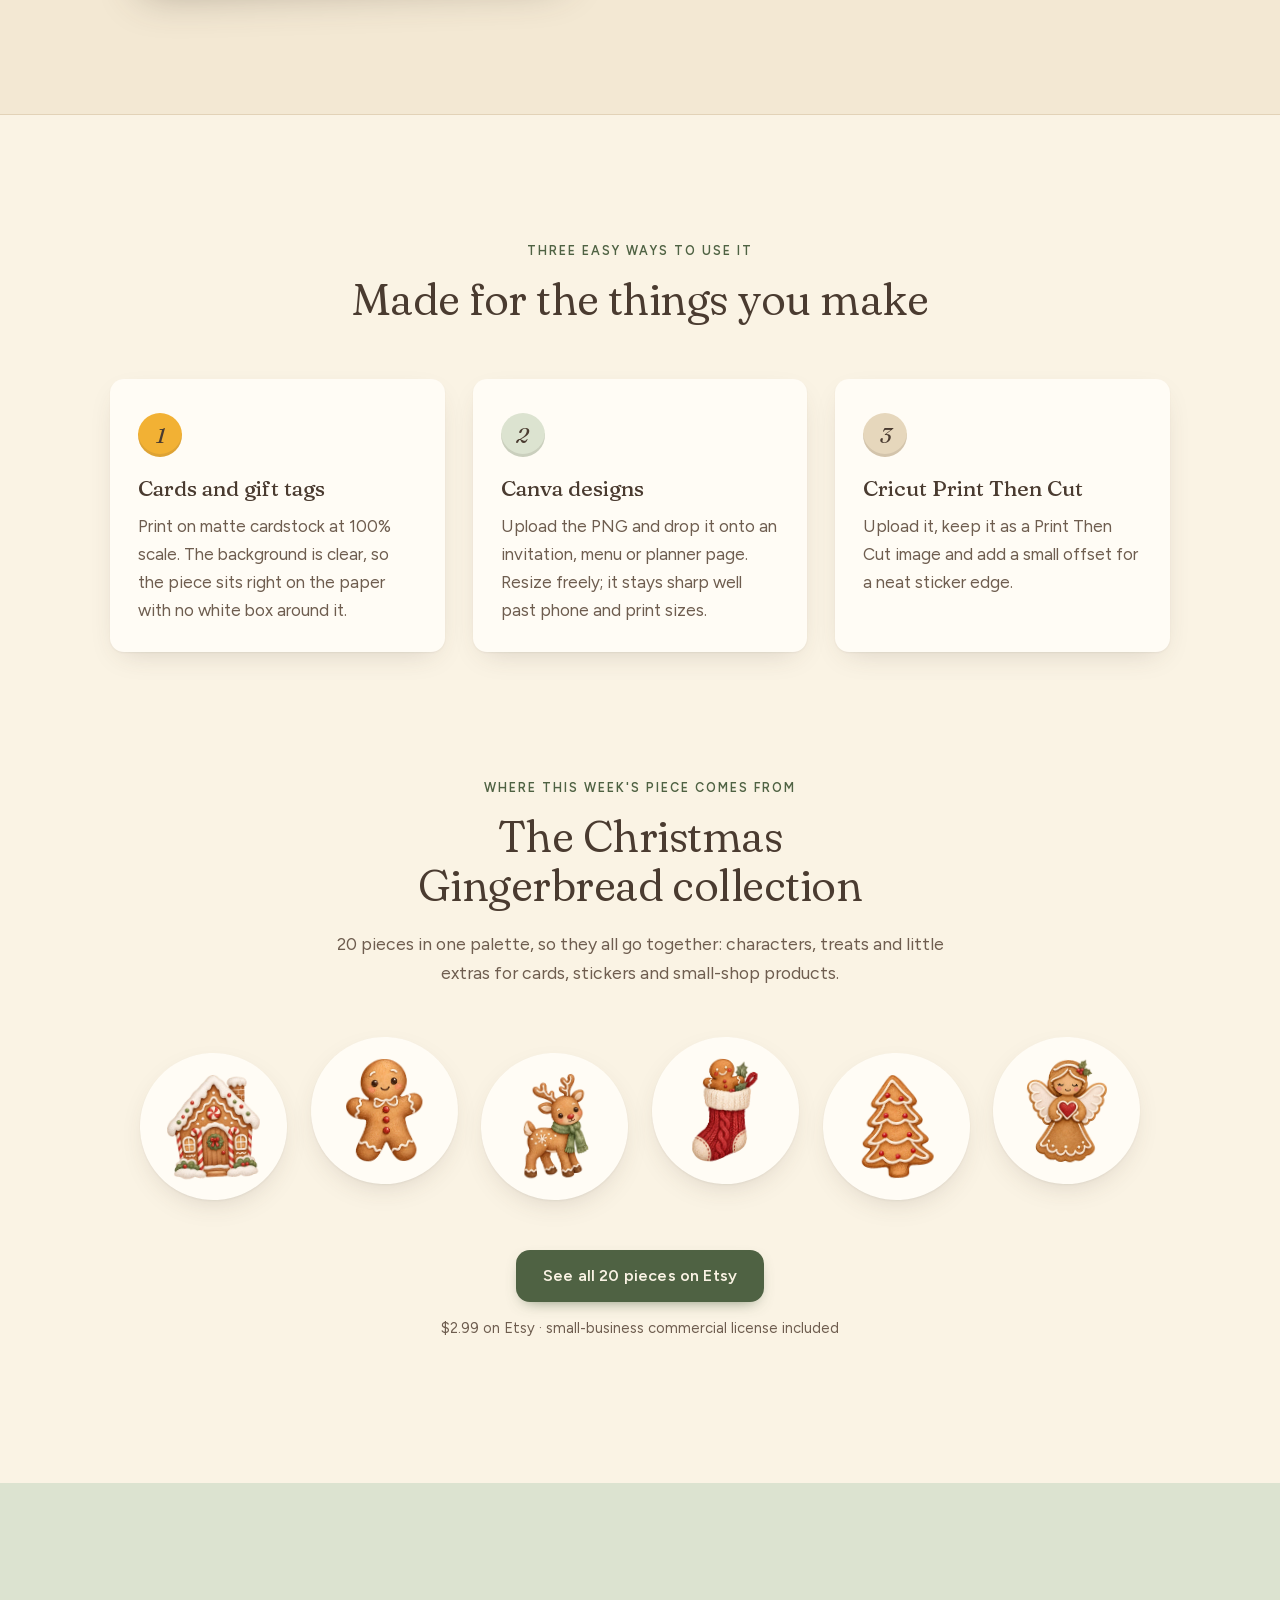
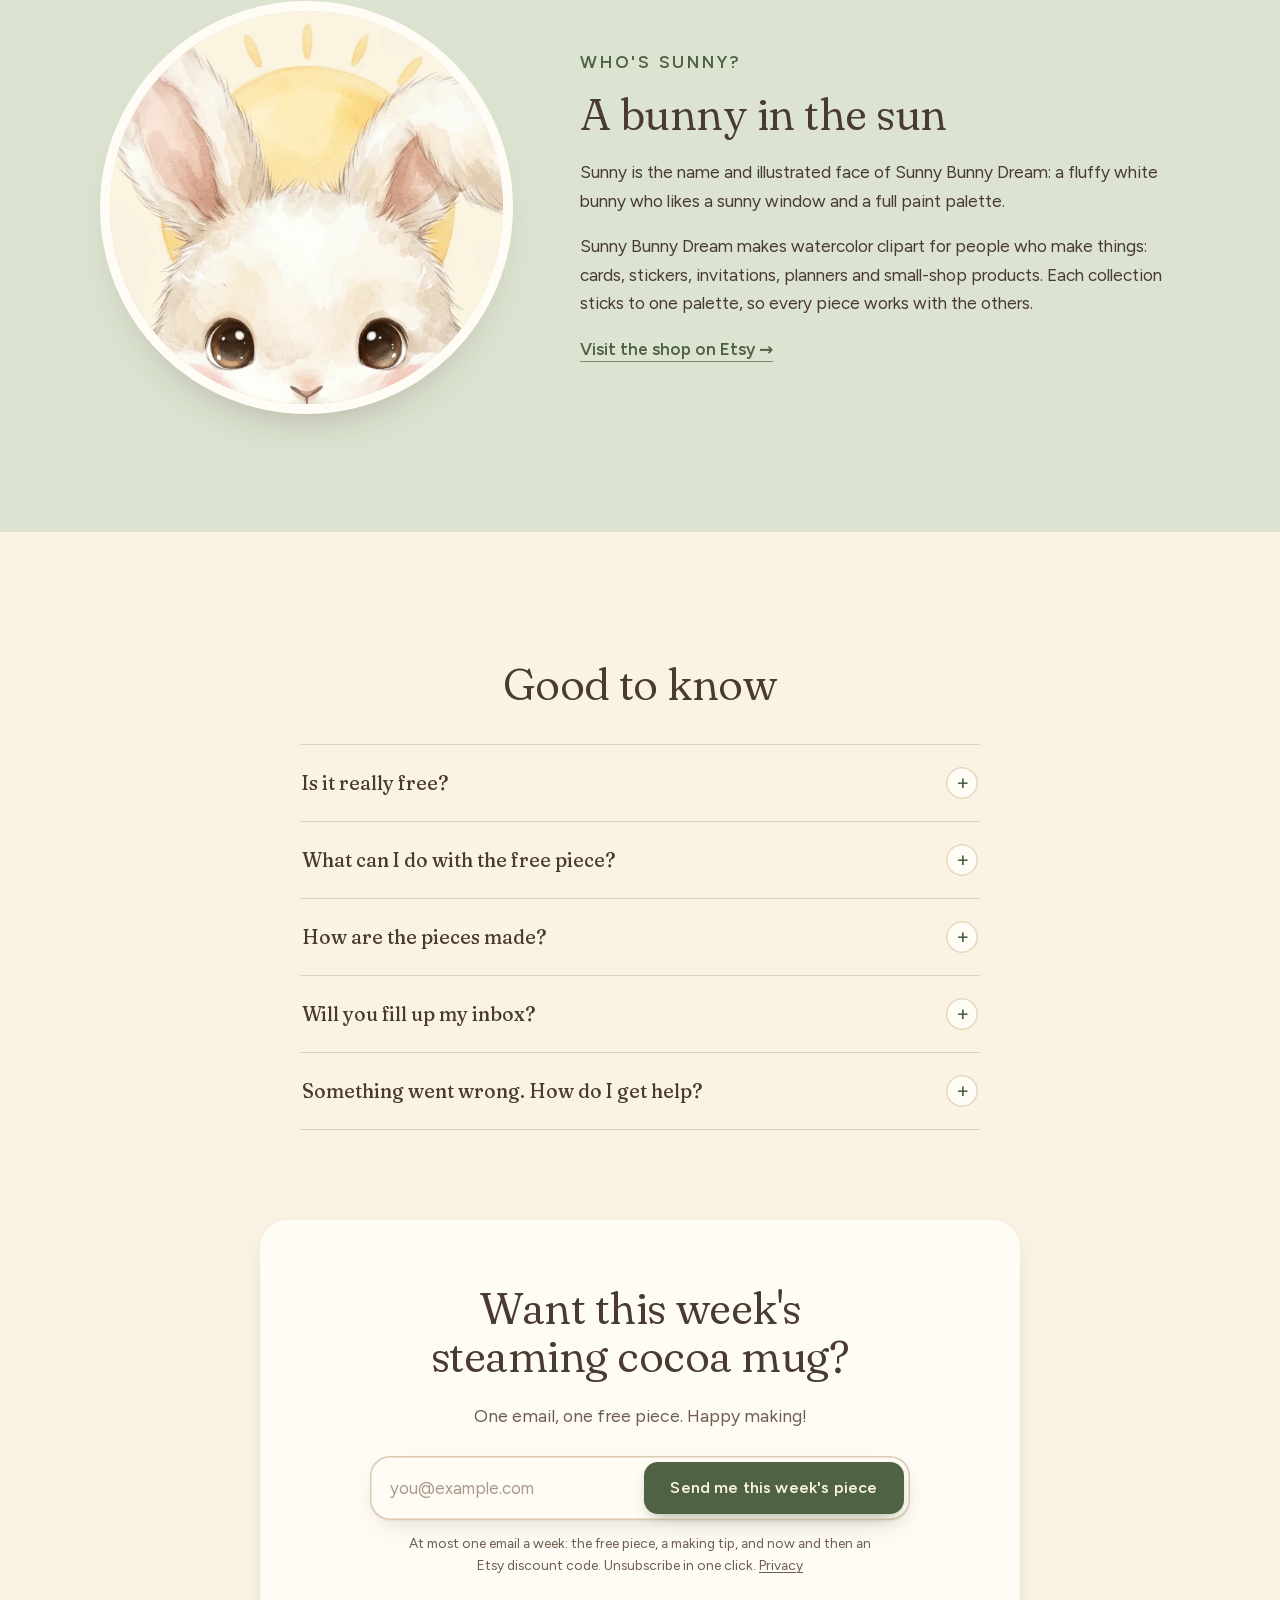
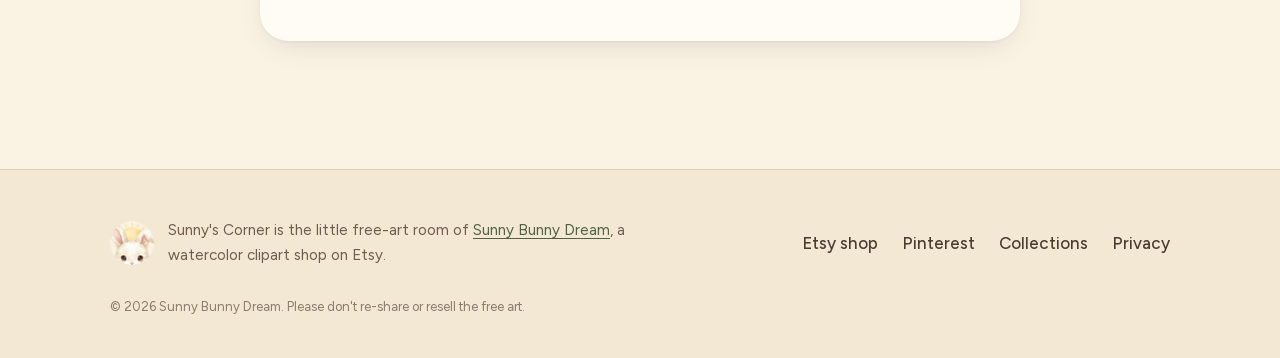
==== commit 87607f7b: "price from Etsy: $2.99 (D192)" ====
--- a/index.html
+++ b/index.html
@@ -74,7 +74,7 @@
     <figure class="hero__art">
       <img src="/assets/img/sunny-1100.webp" srcset="/assets/img/sunny-640.webp 640w, /assets/img/sunny-1100.webp 1100w"
            sizes="(min-width: 900px) 46vw, 80vw" width="1100" height="1100" fetchpriority="high"
-           alt="Sunny, a fluffy white bunny with pink cheeks in front of a yellow watercolor sun">
+           alt="Sunny, a fluffy white bunny with pink cheeks and one floppy ear, peeking up in front of a yellow watercolor sun">
     </figure>
   </div>
 </section>
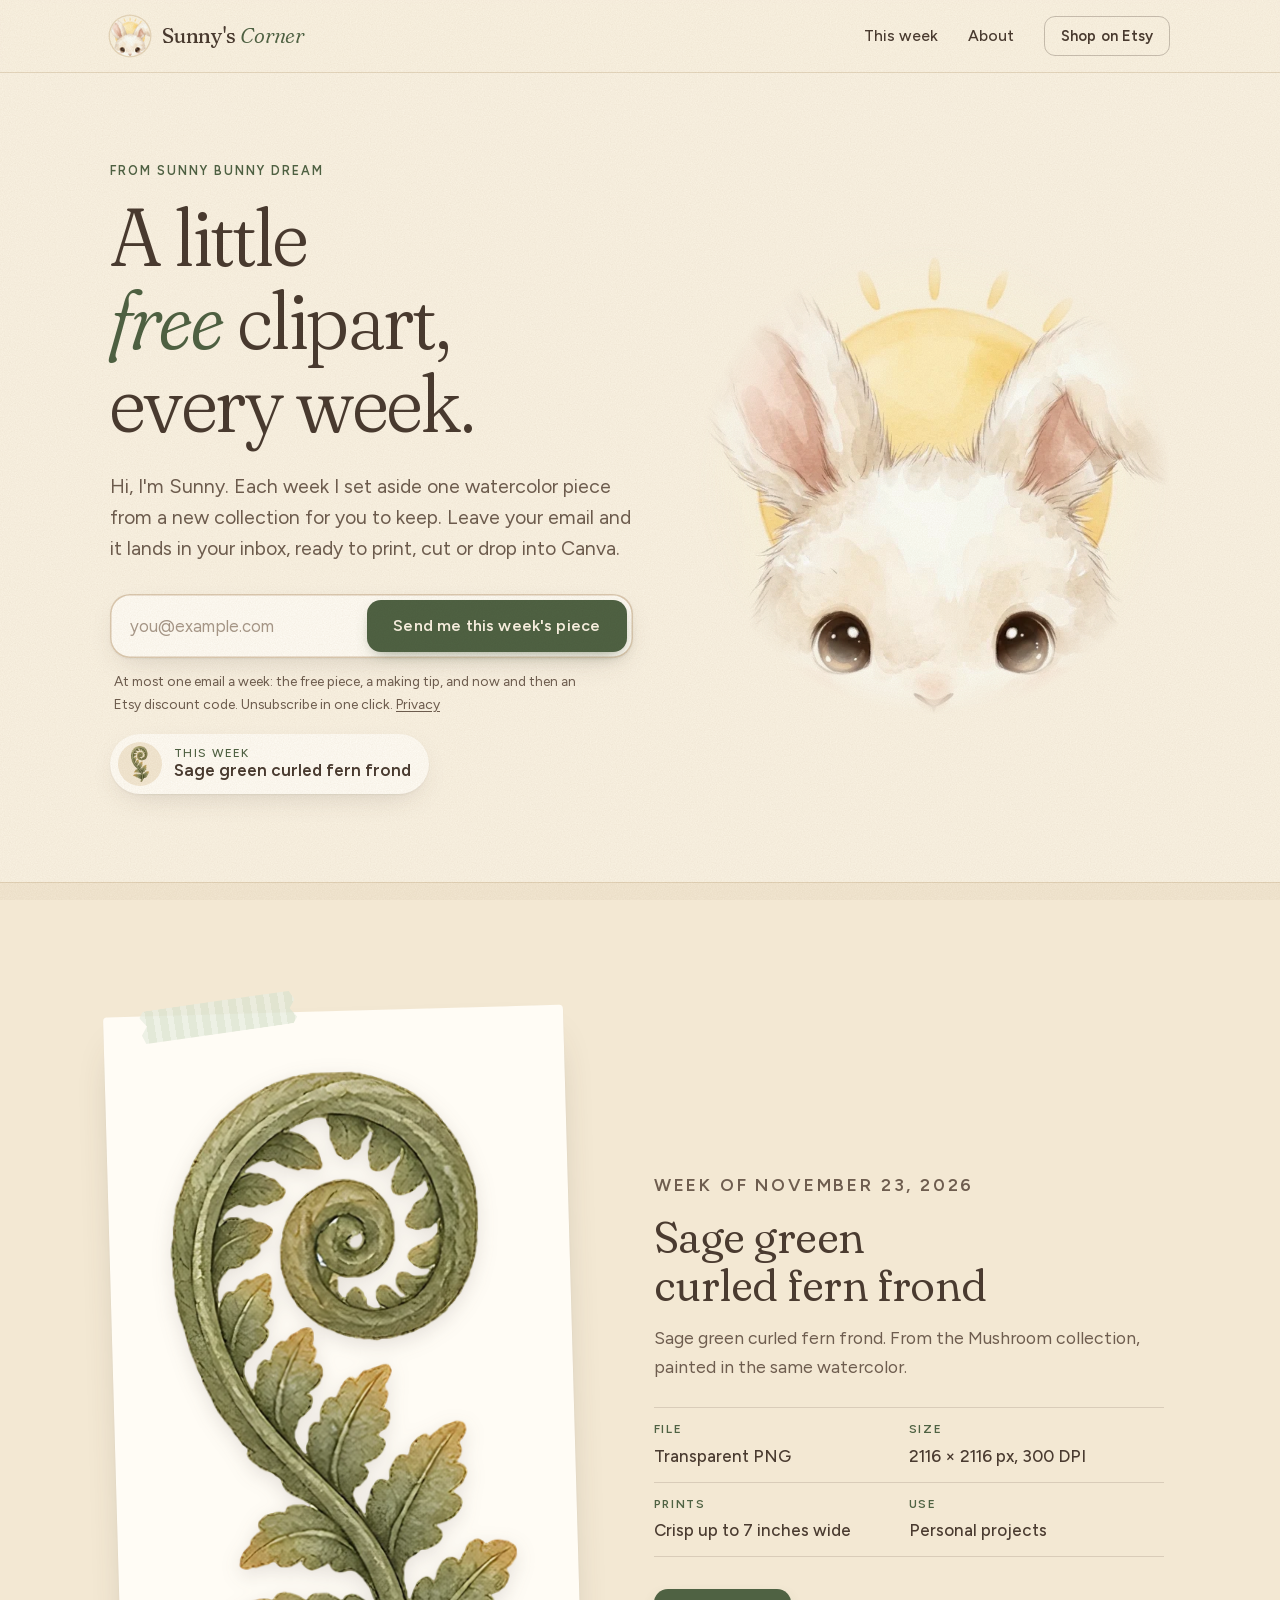
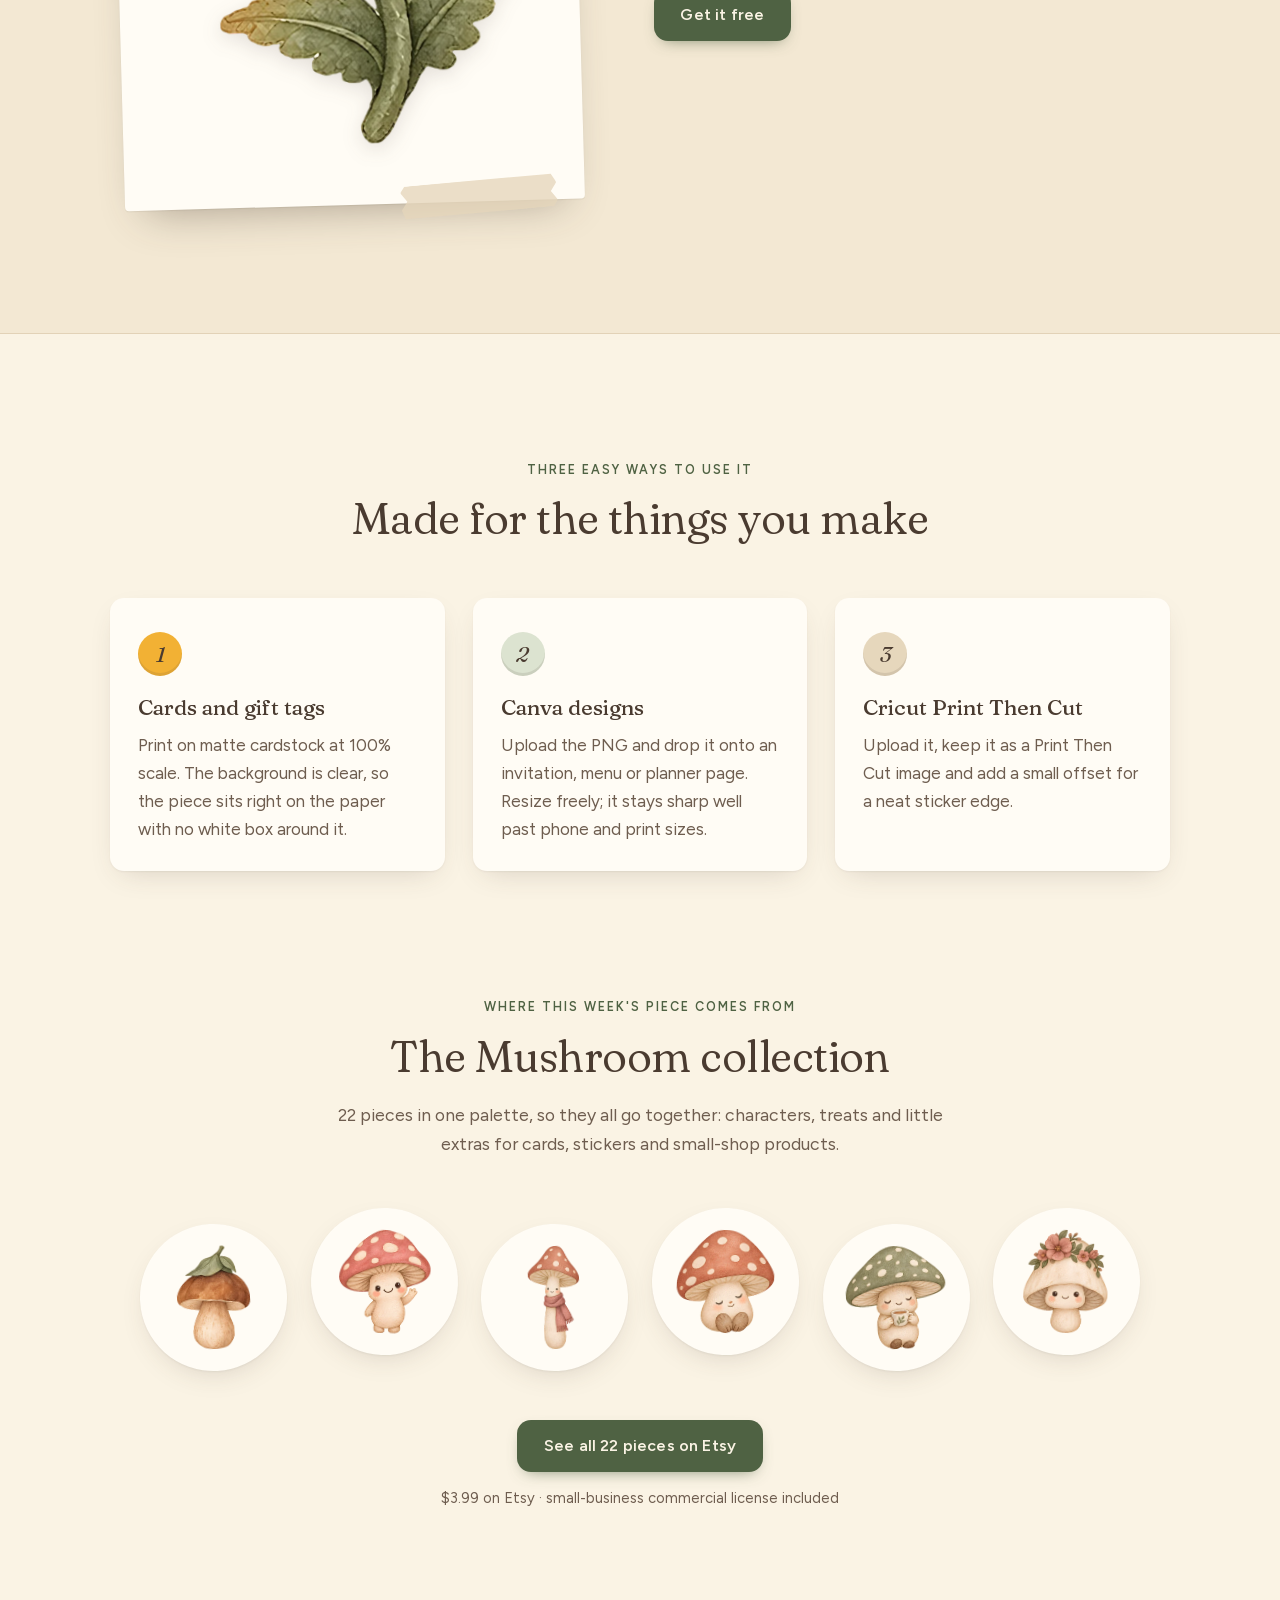
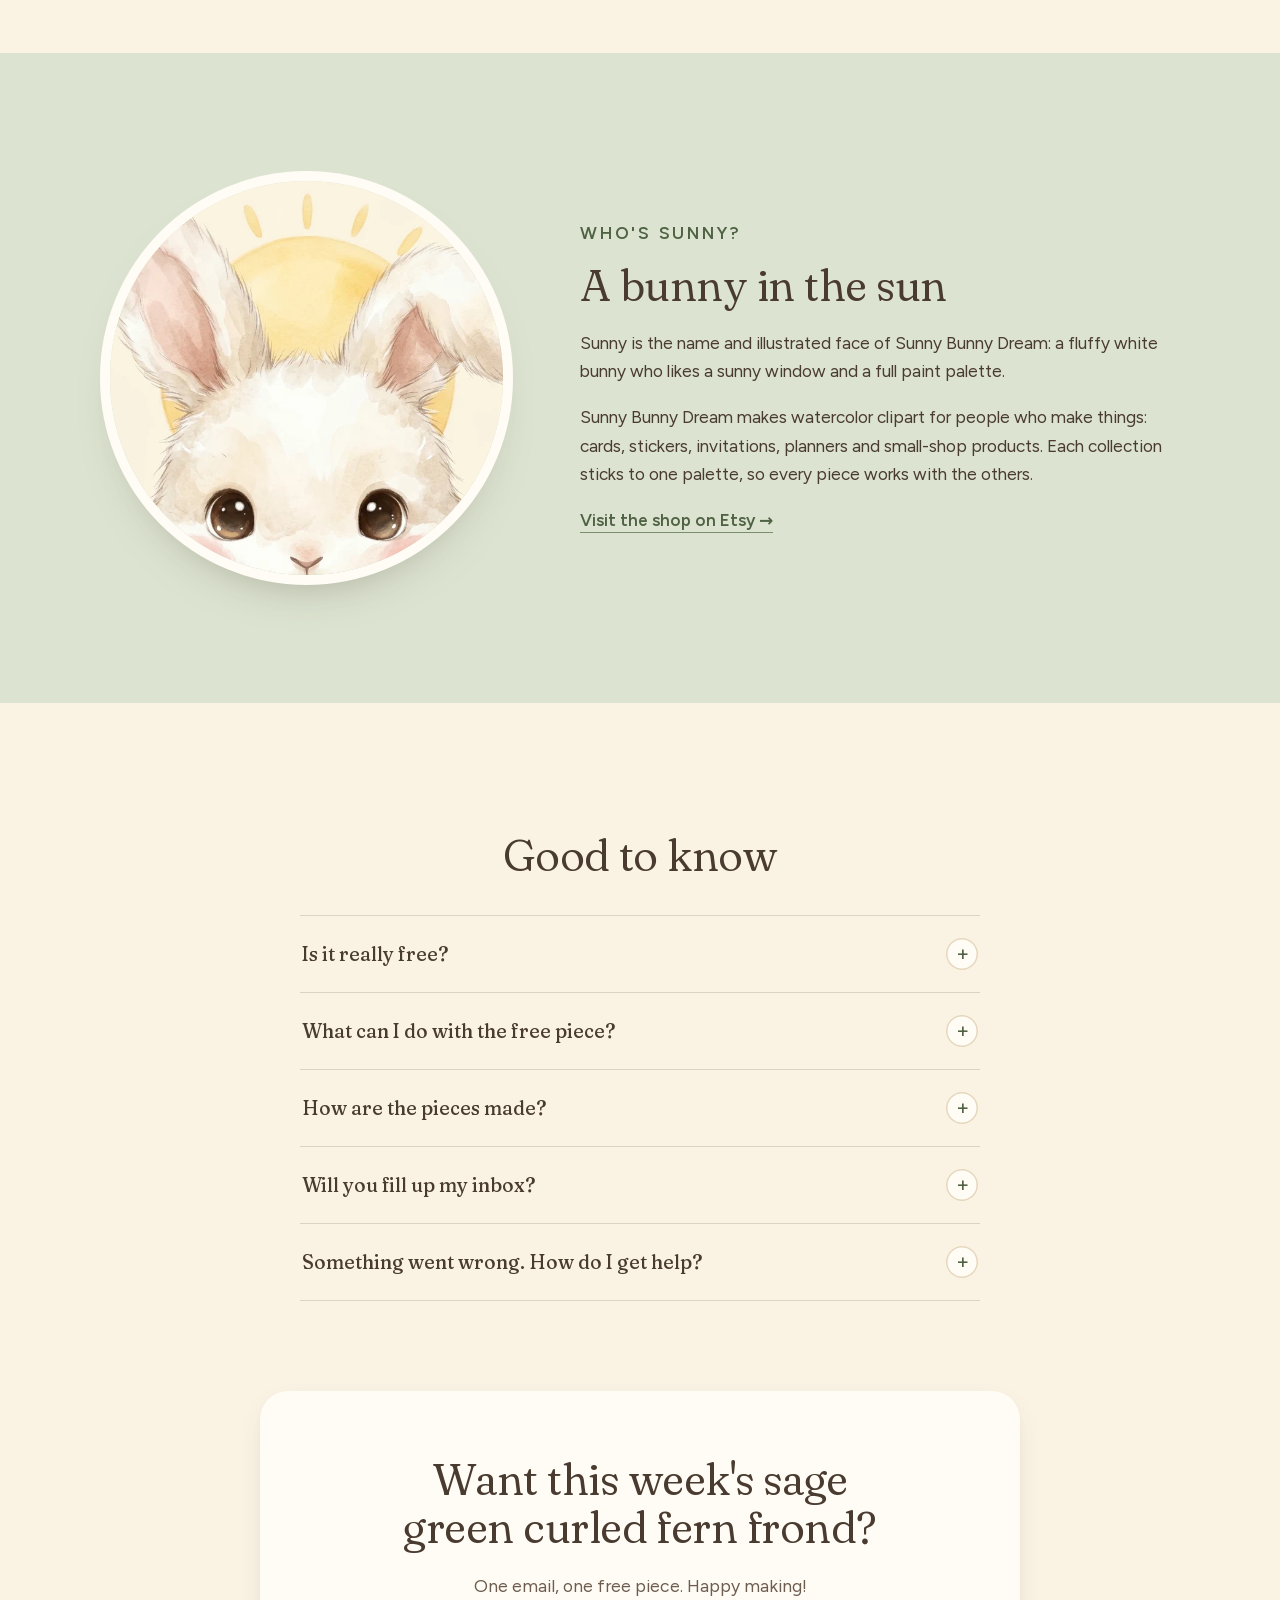
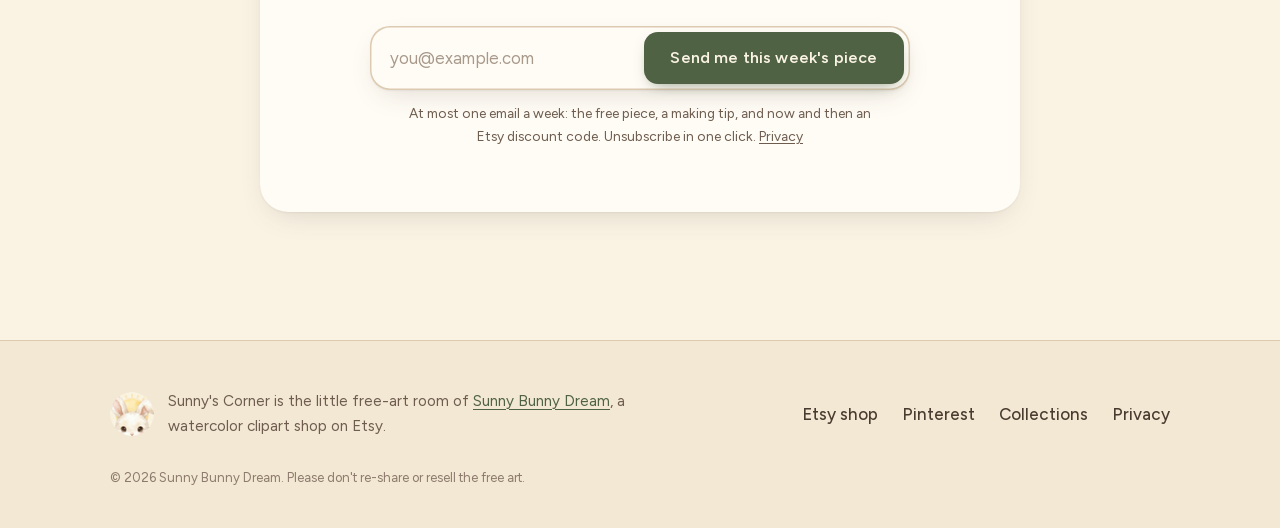
==== commit 288b454c: "week 2026-11-23: Sage green curled fern frond" ====
--- a/index.html
+++ b/index.html
@@ -5,7 +5,7 @@
 <meta name="viewport" content="width=device-width, initial-scale=1">
 <title>Sunny's Corner: free watercolor clipart every week</title>
 <meta name="description" content="A free watercolor clipart piece every week from Sunny at Sunny Bunny Dream. Transparent PNG, ready for cards, Canva and Cricut.">
-<link rel="canonical" href="https://juniper.casa/">
+<link rel="canonical" href="https://sunnybunny.casa/">
 <meta name="p:domain_verify" content="302c201fb4c199a08ebce0bded0aaf41"/>
 <meta name="theme-color" content="#FAF3E4">
 <meta name="color-scheme" content="light">
@@ -13,18 +13,18 @@
 <meta property="og:site_name" content="Sunny's Corner">
 <meta property="og:title" content="Sunny's Corner: free watercolor clipart every week">
 <meta property="og:description" content="A free watercolor clipart piece every week from Sunny at Sunny Bunny Dream. Transparent PNG, ready for cards, Canva and Cricut.">
-<meta property="og:url" content="https://juniper.casa/">
-<meta property="og:image" content="https://juniper.casa/assets/img/og.jpg">
+<meta property="og:url" content="https://sunnybunny.casa/">
+<meta property="og:image" content="https://sunnybunny.casa/assets/img/og.jpg">
 <meta property="og:image:width" content="1200">
 <meta property="og:image:height" content="630">
-<meta property="og:image:alt" content="Sunny the white bunny in front of a watercolor sun, next to this week's free piece: steaming cocoa mug">
+<meta property="og:image:alt" content="Sunny the white bunny in front of a watercolor sun, next to this week's free piece: sage green curled fern frond">
 <meta name="twitter:card" content="summary_large_image">
 <link rel="icon" href="/favicon.ico" sizes="48x48">
 <link rel="icon" href="/assets/img/icon-192.png" type="image/png" sizes="192x192">
 <link rel="apple-touch-icon" href="/assets/img/apple-touch-icon.png">
 <link rel="preload" href="/assets/fonts/fraunces.woff2" as="font" type="font/woff2" crossorigin>
 <link rel="preload" href="/assets/fonts/figtree.woff2" as="font" type="font/woff2" crossorigin>
-<link rel="stylesheet" href="/assets/site.css?v=20261121">
+<link rel="stylesheet" href="/assets/site.css?v=20261122">
 </head>
 <body class="home">
 <a class="skip" href="#main">Skip to content</a>
@@ -67,8 +67,8 @@
 </form>
 
       <a class="hero__week" href="#this-week">
-        <img src="/assets/img/week/steaming-cocoa-mug-thumb.webp" width="56" height="56" alt="">
-        <span><small>This week</small>Steaming cocoa mug</span>
+        <img src="/assets/img/week/sage-green-curled-fern-frond-thumb.webp" width="56" height="56" alt="">
+        <span><small>This week</small>Sage green curled fern frond</span>
       </a>
     </div>
     <figure class="hero__art">
@@ -83,18 +83,18 @@
   <div class="wrap week__inner">
     <div class="week__card">
       <div class="paper">
-        <img src="/assets/img/week/steaming-cocoa-mug.webp" width="762" height="900" loading="lazy"
-             alt="Steaming cocoa mug: Steaming cocoa mug with marshmallows and a candy cane stirrer. From the Christmas Gingerbread collection, painted in the same watercolor.">
+        <img src="/assets/img/week/sage-green-curled-fern-frond.webp" width="453" height="900" loading="lazy"
+             alt="Sage green curled fern frond: Sage green curled fern frond. From the Mushroom collection, painted in the same watercolor.">
       </div>
     </div>
     <div class="week__text">
-      <p class="eyebrow">Week of November 16, 2026</p>
-      <h2 id="week-title" class="h2">Steaming cocoa mug</h2>
-      <p>Steaming cocoa mug with marshmallows and a candy cane stirrer. From the Christmas Gingerbread collection, painted in the same watercolor.</p>
+      <p class="eyebrow">Week of November 23, 2026</p>
+      <h2 id="week-title" class="h2">Sage green curled fern frond</h2>
+      <p>Sage green curled fern frond. From the Mushroom collection, painted in the same watercolor.</p>
       <dl class="specs">
         <div><dt>File</dt><dd>Transparent PNG</dd></div>
-        <div><dt>Size</dt><dd>2452 &times; 2452 px, 300&nbsp;DPI</dd></div>
-        <div><dt>Prints</dt><dd>Crisp up to 8 inches wide</dd></div>
+        <div><dt>Size</dt><dd>2116 &times; 2116 px, 300&nbsp;DPI</dd></div>
+        <div><dt>Prints</dt><dd>Crisp up to 7 inches wide</dd></div>
         <div><dt>Use</dt><dd>Personal projects</dd></div>
       </dl>
       <a class="btn btn--primary" href="#signup-top" data-focus="signup-top-email">Get it free</a>
@@ -134,27 +134,27 @@
   <div class="wrap">
     <div class="section-head">
       <p class="eyebrow">Where this week's piece comes from</p>
-      <h2 id="pack-title" class="h2">The Christmas Gingerbread collection</h2>
-      <p class="section-head__lead">20 pieces in one palette, so they all go together: characters,
+      <h2 id="pack-title" class="h2">The Mushroom collection</h2>
+      <p class="section-head__lead">22 pieces in one palette, so they all go together: characters,
         treats and little extras for cards, stickers and small-shop products.</p>
     </div>
     <ul class="pack__grid">
-      <li class="pack__piece"><img src="/assets/img/week/pack-1.webp" width="380" height="420"
-          loading="lazy" alt="Gingerbread house with snowy roof and candy cane details"></li>
-      <li class="pack__piece"><img src="/assets/img/week/pack-2.webp" width="310" height="420"
-          loading="lazy" alt="Cute gingerbread man cookie with white icing and red buttons"></li>
-      <li class="pack__piece"><img src="/assets/img/week/pack-3.webp" width="267" height="420"
-          loading="lazy" alt="Gingerbread reindeer wearing a sage green scarf"></li>
-      <li class="pack__piece"><img src="/assets/img/week/pack-4.webp" width="253" height="420"
-          loading="lazy" alt="Cranberry red knit stocking with icing white cuff and gingerbread peeking out"></li>
-      <li class="pack__piece"><img src="/assets/img/week/pack-5.webp" width="294" height="420"
-          loading="lazy" alt="Gingerbread Christmas tree cookie with white icing garlands and red candy dots"></li>
-      <li class="pack__piece"><img src="/assets/img/week/pack-6.webp" width="326" height="420"
-          loading="lazy" alt="Gingerbread angel cookie with icing white wings and a cranberry red heart"></li>
+      <li class="pack__piece"><img src="/assets/img/week/pack-1.webp" width="301" height="420"
+          loading="lazy" alt="Toasted brown porcini mushroom wearing small sage leaf hat"></li>
+      <li class="pack__piece"><img src="/assets/img/week/pack-2.webp" width="374" height="420"
+          loading="lazy" alt="Dusty rose cap mushroom, cream spots, waving, smiling"></li>
+      <li class="pack__piece"><img src="/assets/img/week/pack-3.webp" width="209" height="420"
+          loading="lazy" alt="Tall slender cream mushroom wearing dusty rose scarf"></li>
+      <li class="pack__piece"><img src="/assets/img/week/pack-4.webp" width="399" height="420"
+          loading="lazy" alt="Muted terracotta cap mushroom, cream dots, sleeping with closed eyes"></li>
+      <li class="pack__piece"><img src="/assets/img/week/pack-5.webp" width="410" height="420"
+          loading="lazy" alt="Sage green flat-cap mushroom, cream spots, holding tiny teacup"></li>
+      <li class="pack__piece"><img src="/assets/img/week/pack-6.webp" width="345" height="420"
+          loading="lazy" alt="Round cream bell-cap mushroom wearing dusty rose flower crown"></li>
     </ul>
     <div class="pack__cta">
-      <a class="btn btn--primary" href="https://www.etsy.com/listing/4592247594" data-track="etsy-pack">See all 20 pieces on Etsy</a>
-      <p class="pack__note">$2.99 on Etsy &middot; small-business commercial license included</p>
+      <a class="btn btn--primary" href="https://www.etsy.com/listing/4597094713" data-track="etsy-pack">See all 22 pieces on Etsy</a>
+      <p class="pack__note">$3.99 on Etsy &middot; small-business commercial license included</p>
     </div>
   </div>
 </section>
@@ -208,7 +208,7 @@
 
 <section class="closing" aria-labelledby="closing-title">
   <div class="wrap wrap--narrow closing__inner">
-    <h2 id="closing-title" class="h2">Want this week's steaming cocoa mug?</h2>
+    <h2 id="closing-title" class="h2">Want this week's sage green curled fern frond?</h2>
     <p>One email, one free piece. Happy making!</p>
     <form class="signup" id="signup-bottom"
       action="https://app.kit.com/forms/10126033/subscriptions"
@@ -243,6 +243,6 @@
     <p class="footer__fine">&copy; 2026 Sunny Bunny Dream. Please don't re-share or resell the free art.</p>
   </div>
 </footer>
-<script data-goatcounter="https://juniper-casa.goatcounter.com/count" async src="https://gc.zgo.at/count.js"></script><script src="/assets/site.js?v=20261121" defer></script>
+<script data-goatcounter="https://juniper-casa.goatcounter.com/count" async src="https://gc.zgo.at/count.js"></script><script src="/assets/site.js?v=20261122" defer></script>
 </body>
 </html>
